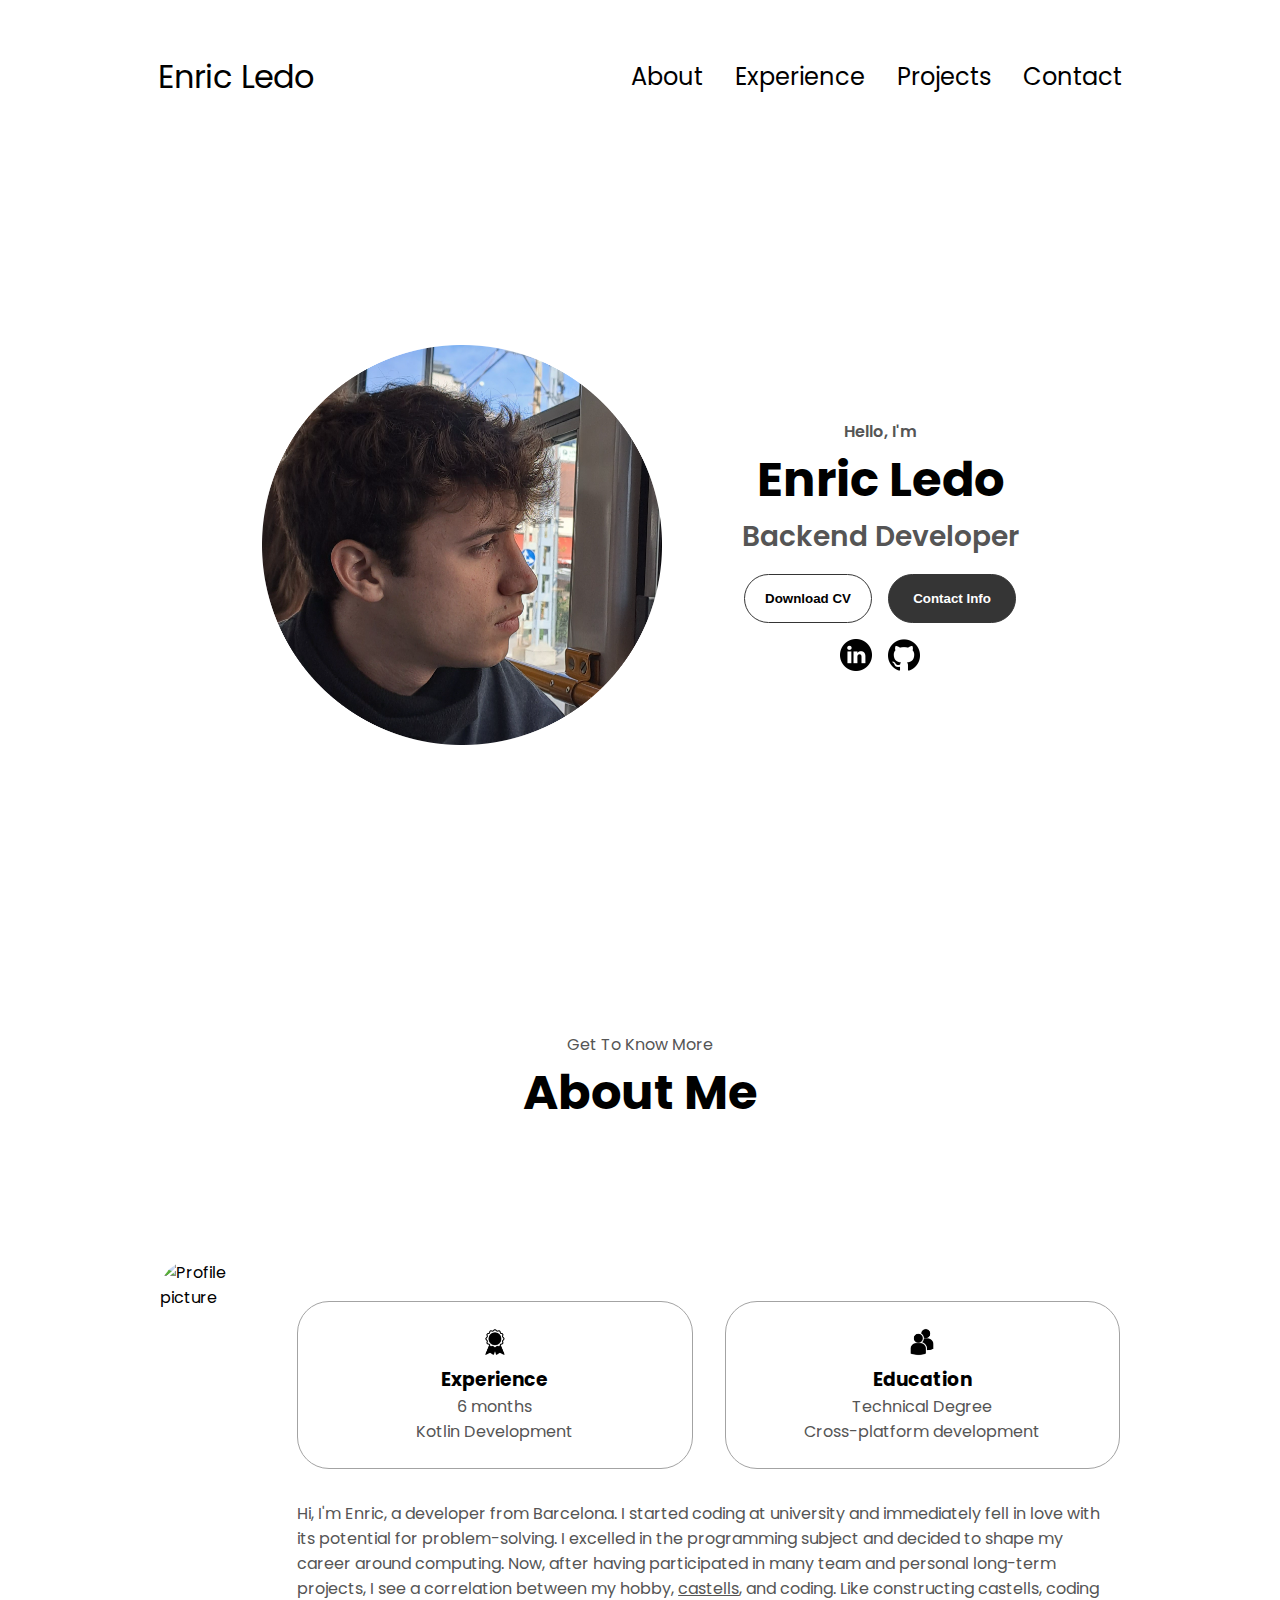
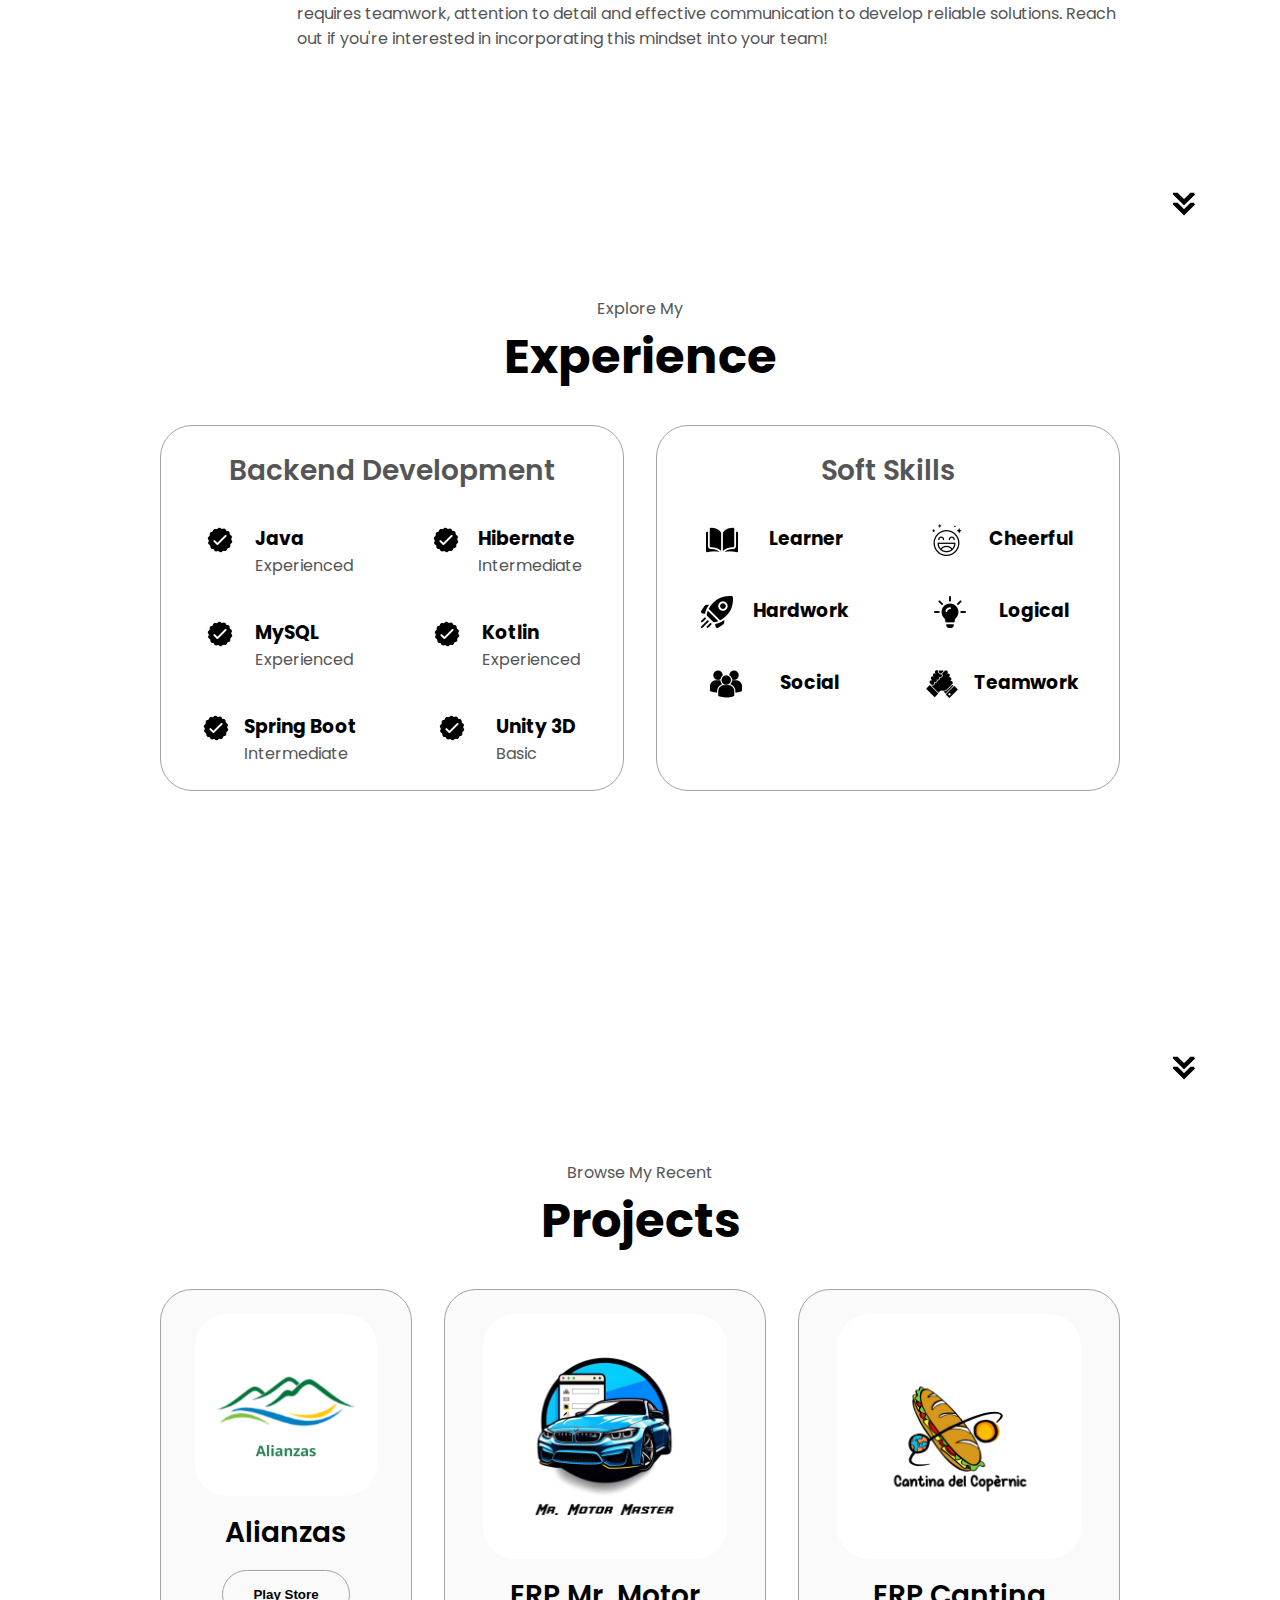
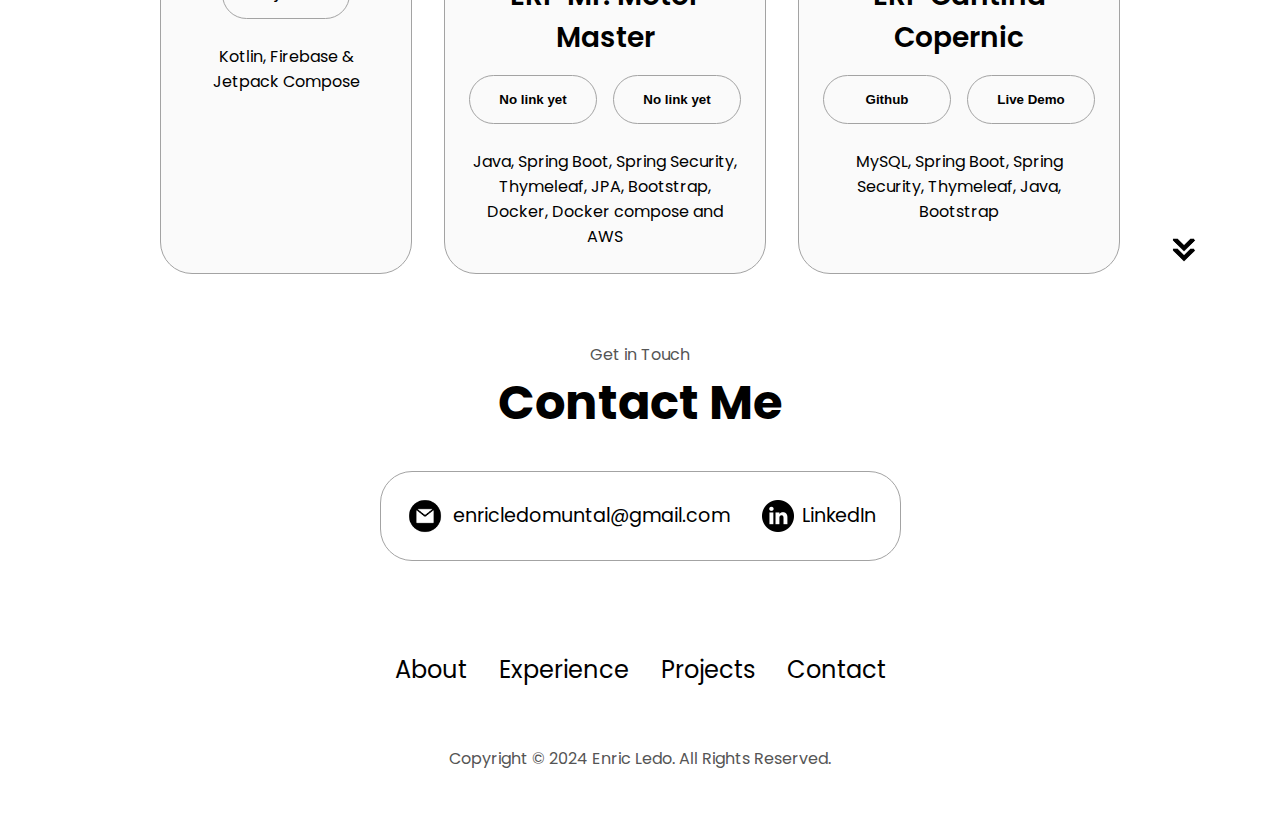
==== index.html @ ba5e0740 "Acabat pero falten projectes ben xulus" ====
<!DOCTYPE html>
<html lang="en">
  <head>
    <meta charset="UTF-8" />
    <meta http-equiv="X-UA-Compatible" content="IE=edge" />
    <meta name="viewport" content="width=device-width, initial-scale=1.0" />
    <title>My Portfolio</title>
    <link rel="stylesheet" href="style.css" />
    <link rel="stylesheet" href="mediaqueries.css" />
  </head>
  <body>
    <nav id="desktop-nav">
      <div class="logo">Enric Ledo</div>
      <div>
        <ul class="nav-links">
          <li><a href="#about">About</a></li>
          <li><a href="#experience">Experience</a></li>
          <li><a href="#projects">Projects</a></li>
          <li><a href="#contact">Contact</a></li>
        </ul> 
      </div>
    </nav>
    <nav id="hamburger-nav">
      <div class="logo">Enric Ledo</div>
      <div class="hamburger-menu">
        <div class="hamburger-icon" onclick="toggleMenu()">
          <span></span>
          <span></span>
          <span></span>
        </div>
        <div class="menu-links">
          <li><a href="#about" onclick="toggleMenu()">About</a></li>
          <li><a href="#experience" onclick="toggleMenu()">Experience</a></li>
          <li><a href="#projects" onclick="toggleMenu()">Projects</a></li>
          <li><a href="#contact" onclick="toggleMenu()">Contact</a></li>
        </div>
      </div>
    </nav>
    <section id="profile">
      <div class="section__pic-container">
        <img src="./assets/enric_ledo_profile-rounded.png" alt="Enric Ledo profile picture" />
      </div>
      <div class="section__text">
        <p class="section__text__p1">Hello, I'm</p>
        <h1 class="title">Enric Ledo</h1>
        <p class="section__text__p2">Backend Developer</p>
        <div class="btn-container">
          <button
            class="btn btn-color-2"
            onclick="window.open('./assets/resume-enric.pdf')"
          >
            Download CV
          </button>
          <button class="btn btn-color-1" onclick="location.href='./#contact'">
            Contact Info
          </button>
        </div>
        <div id="socials-container">
          <img
            src="./assets/linkedin.png"
            alt="My LinkedIn profile"
            class="icon"
            onclick="location.href='https://www.linkedin.com/in/enric-ledo-muntal-00b29a22b/'"
          />
          <img
            src="./assets/github.png"
            alt="My Github profile"
            class="icon"
            onclick="location.href='https://www.github.com/enricLedo'"
          />
        </div>
      </div>
    </section>
    <section id="about">
      <p class="section__text__p1">Get To Know More</p>
      <h1 class="title">About Me</h1>
      <div class="section-container">
        <div class="section__pic-container">
          <img
            src="./assets/castellers_profile_picture.jpg"
            alt="Profile picture"
            class="about-pic"
          />
        </div>
        <div class="about-details-container">
          <div class="about-containers">
            <div class="details-container">
              <img
                src="./assets/experience.png"
                alt="Experience icon"
                class="icon"
              />
              <h3>Experience</h3>
              <p>6 months<br />Kotlin Development</p>
            </div>
            <div class="details-container">
              <img
                src="./assets/education.png"
                alt="Education icon"
                class="icon"
              />
              <h3>Education</h3>
              <p>Technical Degree<br />Cross-platform development</p>
            </div>
          </div>
          <div class="text-container">
            <p>
              Hi, I'm Enric, a developer from Barcelona. I started coding at university and immediately fell in love with its potential for problem-solving. 
              I excelled in the programming subject and decided to shape my career around computing. Now, after having participated in many team and personal 
              long-term projects, I see a correlation between my hobby, <span style="text-decoration: underline; color: rgb(85, 85, 85);">
              <a href="https://en.wikipedia.org/wiki/Castell" style="color: rgb(85, 85, 85);">castells</a></span>, and coding. Like constructing castells, 
              coding requires teamwork, attention to detail and effective communication to develop reliable solutions. 
              Reach out if you're interested in incorporating this mindset into your team!
            </p>            
          </div>
        </div>
      </div>
      <img
        src="./assets/arrow.png"
        alt="Arrow icon"
        class="icon arrow"
        onclick="location.href='./#experience'"
      />
    </section>
    <section id="experience">
      <p class="section__text__p1">Explore My</p>
      <h1 class="title">Experience</h1>
      <div class="experience-details-container">
        <div class="about-containers">
          <div class="details-container">
            <h2 class="experience-sub-title">Backend Development</h2>
            <div class="article-container">
              <article>
                <img
                  src="./assets/checkmark.png"
                  alt="Experience icon"
                  class="icon"
                />
                <div>
                  <h3>Java</h3>
                  <p>Experienced</p>
                </div>
              </article>
              <article>
                <img
                  src="./assets/checkmark.png"
                  alt="Experience icon"
                  class="icon"
                />
                <div>
                  <h3>Hibernate</h3>
                  <p>Intermediate</p>
                </div>
              </article>
              <article>
                <img
                  src="./assets/checkmark.png"
                  alt="Experience icon"
                  class="icon"
                />
                <div>
                  <h3>MySQL</h3>
                  <p>Experienced</p>
                </div>
              </article>
              <article>
                <img
                  src="./assets/checkmark.png"
                  alt="Experience icon"
                  class="icon"
                />
                <div>
                  <h3>Kotlin</h3>
                  <p>Experienced</p>
                </div>
              </article>
              <article>
                <img
                  src="./assets/checkmark.png"
                  alt="Experience icon"
                  class="icon"
                />
                <div>
                  <h3>Spring Boot</h3>
                  <p>Intermediate</p>
                </div>
              </article>
              <article>
                <img
                  src="./assets/checkmark.png"
                  alt="Experience icon"
                  class="icon"
                />
                <div>
                  <h3>Unity 3D</h3>
                  <p>Basic</p>
                </div>
              </article>
            </div>
          </div>
          <div class="details-container">
            <h2 class="experience-sub-title">Soft Skills</h2>
            <div class="article-container">
              <article>
                <img
                  src="./assets/open-book.png"
                  alt="Experience icon"
                  class="icon"
                />
                <div>
                  <h3>Learner</h3>
                </div>
              </article>
              <article>
                <img
                  src="./assets/smiley.png"
                  alt="Experience icon"
                  class="icon"
                />
                <div>
                  <h3>Cheerful</h3>
                </div>
              </article>
              <article>
                <img
                  src="./assets/rocket.png"
                  alt="Experience icon"
                  class="icon"
                />
                <div>
                  <h3>Hardwork</h3>
                </div>
              </article>
              <article>
                <img
                  src="./assets/bulb.png"
                  alt="Experience icon"
                  class="icon"
                />
                <div>
                  <h3>Logical</h3>
                </div>
              </article>
              <article>
                <img
                  src="./assets/social.png"
                  alt="Experience icon"
                  class="icon"
                />
                <div>
                  <h3>Social</h3>
                </div>
              </article>
              <article>
                <img
                  src="./assets/teamwork.png"
                  alt="Experience icon"
                  class="icon"
                />
                <div>
                  <h3>Teamwork</h3>
                </div>
              </article>
            </div>
          </div>
        </div>
      </div>
      <img
        src="./assets/arrow.png"
        alt="Arrow icon"
        class="icon arrow"
        onclick="location.href='./#projects'"
      />
    </section>
    <section id="projects">
      <p class="section__text__p1">Browse My Recent</p>
      <h1 class="title">Projects</h1>
      <div class="experience-details-container">
        <div class="about-containers">
          <div class="details-container color-container">
            <div class="article-container">
              <img
                src="./assets/alianzas.png"
                alt="Project 1"
                class="project-img"
              />
            </div>
            <h2 class="experience-sub-title project-title">Alianzas</h2>
            <div class="btn-container">
              <button
                class="btn btn-color-2 project-btn"
                onclick="location.href='https://youtube.com/'"
              >
                Play Store
              </button>
            </div>
            <br><lu class="technologies-used">Kotlin, Firebase & Jetpack Compose</lu>
          </div>
          <div class="details-container color-container">
            <div class="article-container">
              <img
                src="./assets/mr_motor_master.png"
                alt="Project 2"
                class="project-img"
              />
            </div>
            <h2 class="experience-sub-title project-title">ERP Mr. Motor Master</h2>
            <div class="btn-container">
              <button
                class="btn btn-color-2 project-btn"
                onclick="location.href='https://github.com/enricledo'"
              >
                No link yet
              </button>
              <button
                class="btn btn-color-2 project-btn"
                onclick="location.href='https://github.com/enricledo'"
              >
                No link yet
              </button>
            </div>
            <br><lu class="technologies-used">Java, Spring Boot, Spring Security, Thymeleaf, JPA, Bootstrap, Docker, Docker compose and AWS</lu>
          </div>
          <div class="details-container color-container">
            <div class="article-container">
              <img
                src="./assets/cantina_copernic.png"
                alt="Project 3"
                class="project-img"
              />
            </div>
            <h2 class="experience-sub-title project-title">ERP Cantina Copernic</h2>
            <div class="btn-container">
              <button
                class="btn btn-color-2 project-btn"
                onclick="location.href='https://github.com/EnricLedo/Java_Spring_Boot_ERP_Cantina'"
              >
                Github
              </button>
              <button
                class="btn btn-color-2 project-btn"
                onclick="location.href='https://www.youtube.com/watch?v=uLGS8K840Bw&t=2s'"
              >
                Live Demo
              </button>
            </div>
            <br><lu class="technologies-used">MySQL, Spring Boot, Spring Security, Thymeleaf, Java, Bootstrap</lu>
          </div>
        </div>
      </div>
      <img
        src="./assets/arrow.png"
        alt="Arrow icon"
        class="icon arrow"
        onclick="location.href='./#contact'"
      />
    </section>
    <section id="contact">
      <p class="section__text__p1">Get in Touch</p>
      <h1 class="title">Contact Me</h1>
      <div class="contact-info-upper-container">
        <div class="contact-info-container">
          <img
            src="./assets/email.png"
            alt="Email icon"
            class="icon contact-icon email-icon"
          />
          <p><a href="mailto:examplemail@gmail.com">enricledomuntal@gmail.com</a></p>
        </div>
        <div class="contact-info-container">
          <img
            src="./assets/linkedin.png"
            alt="LinkedIn icon"
            class="icon contact-icon"
          />
          <p><a href="https://www.linkedin.com/in/enric-ledo-muntal-00b29a22b/">LinkedIn</a></p>
        </div>
      </div>
    </section>
    <footer>
      <nav>
        <div class="nav-links-container">
          <ul class="nav-links">
            <li><a href="#about">About</a></li>
            <li><a href="#experience">Experience</a></li>
            <li><a href="#projects">Projects</a></li>
            <li><a href="#contact">Contact</a></li>
          </ul>
        </div>
      </nav>
      <p>Copyright &#169; 2024 Enric Ledo. All Rights Reserved.</p>
    </footer>
    <script src="script.js"></script>
  </body>
</html>
---- style.css ----
/* GENERAL */

@import url("https://fonts.googleapis.com/css2?family=Poppins:wght@300;400;500;600&display=swap");

* {
  margin: 0;
  padding: 0;
}

body {
  font-family: "Poppins", sans-serif;
}

html {
  scroll-behavior: smooth;
}

p {
  color: rgb(85, 85, 85);
}

/* TRANSITION */

a,
.btn {
  transition: all 300ms ease;
}

/* DESKTOP NAV */

nav,
.nav-links {
  display: flex;
}

nav {
  justify-content: space-around;
  align-items: center;
  height: 17vh;
}

.nav-links {
  gap: 2rem;
  list-style: none;
  font-size: 1.5rem;
}

a {
  color: black;
  text-decoration: none;
  text-decoration-color: white;
}

a:hover {
  color: grey;
  text-decoration: underline;
  text-underline-offset: 1rem;
  text-decoration-color: rgb(181, 181, 181);
}

.logo {
  font-size: 2rem;
}

.logo:hover {
  cursor: default;
}

/* HAMBURGER MENU */

#hamburger-nav {
  display: none;
}

.hamburger-menu {
  position: relative;
  display: inline-block;
}

.hamburger-icon {
  display: flex;
  flex-direction: column;
  justify-content: space-between;
  height: 24px;
  width: 30px;
  cursor: pointer;
}

.hamburger-icon span {
  width: 100%;
  height: 2px;
  background-color: black;
  transition: all 0.3 ease-in-out;
}

.menu-links {
  position: absolute;
  top: 100%;
  right: 0;
  background-color: white;
  width: fit-content;
  max-height: 0;
  overflow: hidden;
  transition: all 0.3 ease-in-out;
}

.menu-links a {
  display: block;
  padding: 10px;
  text-align: center;
  font-size: 1.5rem;
  color: black;
  text-decoration: none;
  transition: all 0.3 ease-in-out;
}

.menu-links li {
  list-style: none;
}

.menu-links.open {
  max-height: 300px;
}

.hamburger-icon.open span:first-child {
  transform: rotate(45deg) translate(10px, 5px);
}

.hamburger-icon.open span:nth-child(2) {
  opacity: 0;
}

.hamburger-icon.open span:last-child {
  transform: rotate(-45deg) translate(10px, -5px);
}

.hamburger-icon span:first-child {
  transform: none;
}

.hamburger-icon span:first-child {
  opacity: 1;
}

.hamburger-icon span:first-child {
  transform: none;
}

/* SECTIONS */

section {
  padding-top: 4vh;
  height: 96vh;
  margin: 0 10rem;
  box-sizing: border-box;
  min-height: fit-content;
}

.section-container {
  display: flex;
}

/* PROFILE SECTION */

#profile {
  display: flex;
  justify-content: center;
  gap: 5rem;
  height: 80vh;
}

.section__pic-container {
  display: flex;
  height: 400px;
  width: 400px;
  margin: auto 0;
}

.section__text {
  align-self: center;
  text-align: center;
}

.section__text p {
  font-weight: 600;
}

.section__text__p1 {
  text-align: center;
}

.section__text__p2 {
  font-size: 1.75rem;
  margin-bottom: 1rem;
}

.title {
  font-size: 3rem;
  text-align: center;
}

#socials-container {
  display: flex;
  justify-content: center;
  margin-top: 1rem;
  gap: 1rem;
}

/* ICONS */

.icon {
  cursor: pointer;
  height: 2rem;
}

/* BUTTONS */

.btn-container {
  display: flex;
  justify-content: center;
  gap: 1rem;
}

.btn {
  font-weight: 600;
  transition: all 300ms ease;
  padding: 1rem;
  width: 8rem;
  border-radius: 2rem;
}

.btn-color-1,
.btn-color-2 {
  border: rgb(53, 53, 53) 0.1rem solid;
}

.btn-color-1:hover,
.btn-color-2:hover {
  cursor: pointer;
}

.btn-color-1,
.btn-color-2:hover {
  background: rgb(53, 53, 53);
  color: white;
}

.btn-color-1:hover {
  background: rgb(0, 0, 0);
}

.btn-color-2 {
  background: none;
}

.btn-color-2:hover {
  border: rgb(255, 255, 255) 0.1rem solid;
}

.btn-container {
  gap: 1rem;
}

/* ABOUT SECTION */

#about {
  position: relative;
}

.about-containers {
  gap: 2rem;
  margin-bottom: 2rem;
  margin-top: 2rem;
}

.about-details-container {
  justify-content: center;
  flex-direction: column;
}

.about-containers,
.about-details-container {
  display: flex;
}

.about-pic {
  border-radius: 2rem;
}

.arrow {
  position: absolute;
  right: -5rem;
  bottom: 2.5rem;
}

.details-container {
  padding: 1.5rem;
  flex: 1;
  background: white;
  border-radius: 2rem;
  border: rgb(53, 53, 53) 0.1rem solid;
  border-color: rgb(163, 163, 163);
  text-align: center;
}

.section-container {
  gap: 4rem;
  height: 80%;
}

.section__pic-container {
  height: 400px;
  width: 400px;
  margin: auto 0;
}

/* EXPERIENCE SECTION */

#experience {
  position: relative;
}

.experience-sub-title {
  color: rgb(85, 85, 85);
  font-weight: 600;
  font-size: 1.75rem;
  margin-bottom: 2rem;
}

.experience-details-container {
  display: flex;
  justify-content: center;
  flex-direction: column;
}

.article-container {
  display: flex;
  text-align: initial;
  flex-wrap: wrap;
  flex-direction: row;
  gap: 2.5rem;
  justify-content: space-around;
}

article {
  display: flex;
  width: 10rem;
  justify-content: space-around;
  gap: 0.5rem;
}

article .icon {
  cursor: default;
}

/* PROJECTS SECTION */

#projects {
  position: relative;
}

.color-container {
  border-color: rgb(163, 163, 163);
  background: rgb(250, 250, 250);
}

.project-img {
  border-radius: 2rem;
  width: 90%;
  height: 90%;
}

.project-title {
  margin: 1rem;
  color: black;
}

.project-btn {
  color: black;
  border-color: rgb(163, 163, 163);
}

/* CONTACT */

#contact {
  display: flex;
  justify-content: center;
  flex-direction: column;
  height: 70vh;
}

.contact-info-upper-container {
  display: flex;
  justify-content: center;
  border-radius: 2rem;
  border: rgb(53, 53, 53) 0.1rem solid;
  border-color: rgb(163, 163, 163);
  background: (250, 250, 250);
  margin: 2rem auto;
  padding: 0.5rem;
}

.contact-info-container {
  display: flex;
  align-items: center;
  justify-content: center;
  gap: 0.5rem;
  margin: 1rem;
}

.contact-info-container p {
  font-size: larger;
}

.contact-icon {
  cursor: default;
}

.email-icon {
  height: 2.5rem;
}

/* FOOTER SECTION */

footer {
  height: 26vh;
  margin: 0 1rem;
}

footer p {
  text-align: center;
}
---- mediaqueries.css ----
@media screen and (max-width: 1400px) {
    #profile {
      height: 83vh;
      margin-bottom: 6rem;
    }
    .about-containers {
      flex-wrap: wrap;
    }
    #contact,
    #projects {
      height: fit-content;
    }
  }
  
  @media screen and (max-width: 1200px) {
    #desktop-nav {
      display: none;
    }
    #hamburger-nav {
      display: flex;
    }
    #experience,
    .experience-details-container {
      margin-top: 2rem;
    }
    #profile,
    .section-container {
      display: block;
    }
    .arrow {
      display: none;
    }
    section,
    .section-container {
      height: fit-content;
    }
    section {
      margin: 0 5%;
    }
    .section__pic-container {
      width: 275px;
      height: 275px;
      margin: 0 auto 2rem;
    }
    .about-containers {
      margin-top: 0;
    }
  }
  
  @media screen and (max-width: 600px) {
    #contact,
    footer {
      height: 40vh;
    }
    #profile {
      height: 83vh;
      margin-bottom: 0;
    }
    article {
      font-size: 1rem;
    }
    footer nav {
      height: fit-content;
      margin-bottom: 2rem;
    }
    .about-containers,
    .contact-info-upper-container,
    .btn-container {
      flex-wrap: wrap;
    }
    .contact-info-container {
      margin: 0;
    }
    .contact-info-container p,
    .nav-links li a {
      font-size: 1rem;
    }
    .experience-sub-title {
      font-size: 1.25rem;
    }
    .logo {
      font-size: 1.5rem;
    }
    .nav-links {
      flex-direction: column;
      gap: 0.5rem;
      text-align: center;
    }
    .section__pic-container {
      width: auto;
      height: 46vw;
      justify-content: center;
    }
    .section__text__p2 {
      font-size: 1.25rem;
    }
    .title {
      font-size: 2rem;
    }
    .text-container {
      text-align: justify;
    }
  }
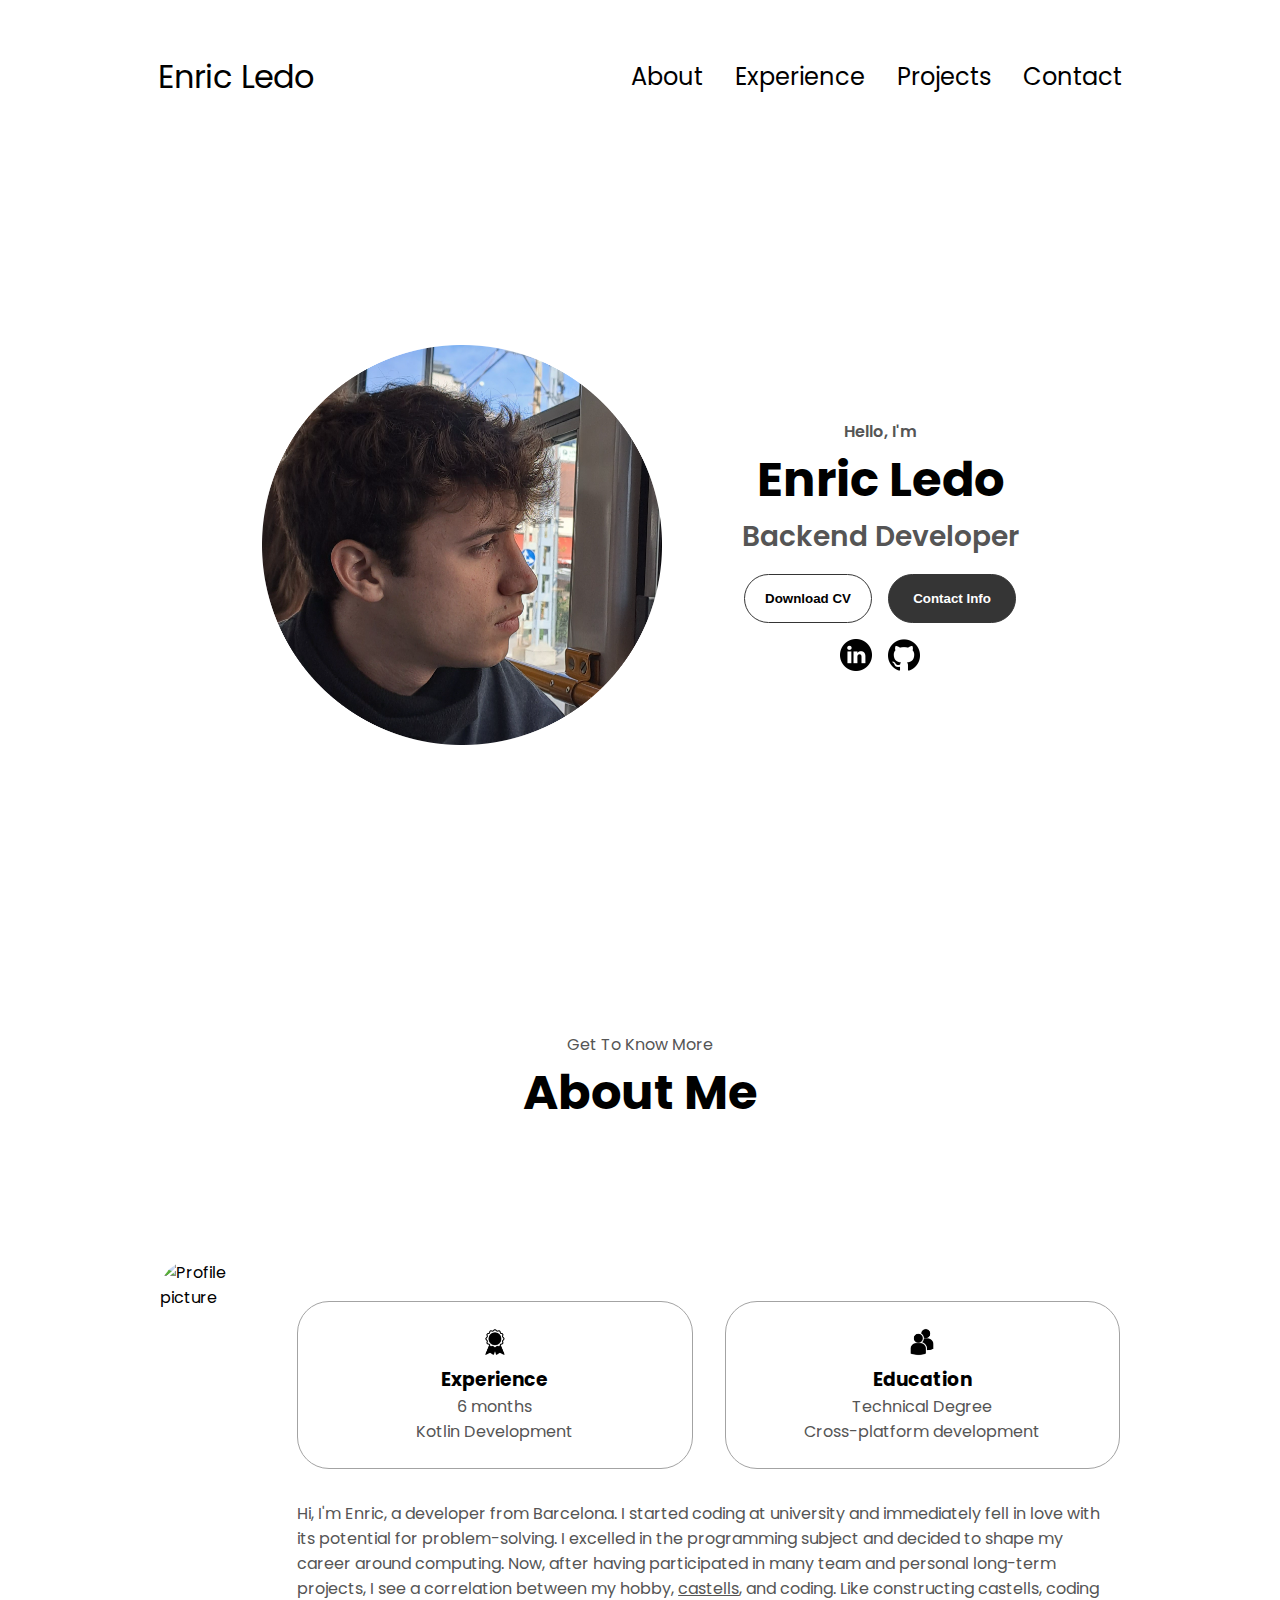
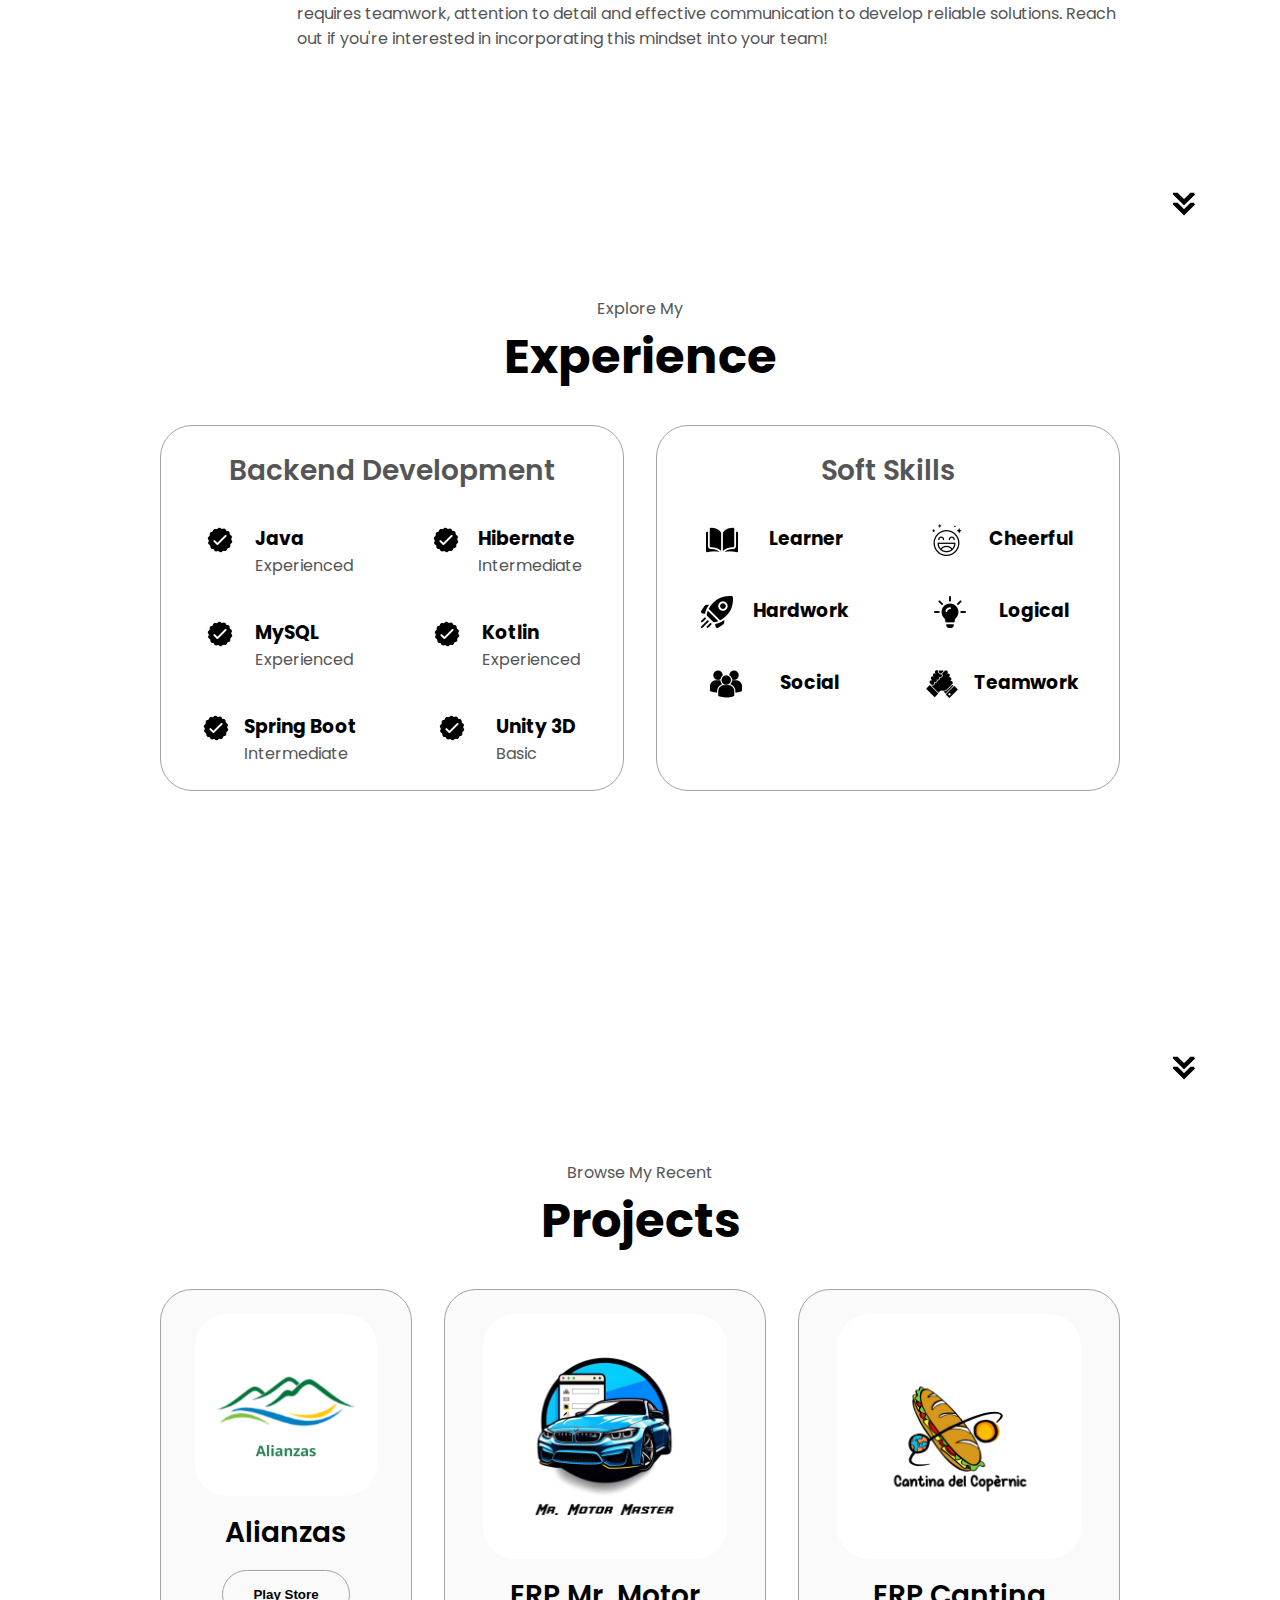
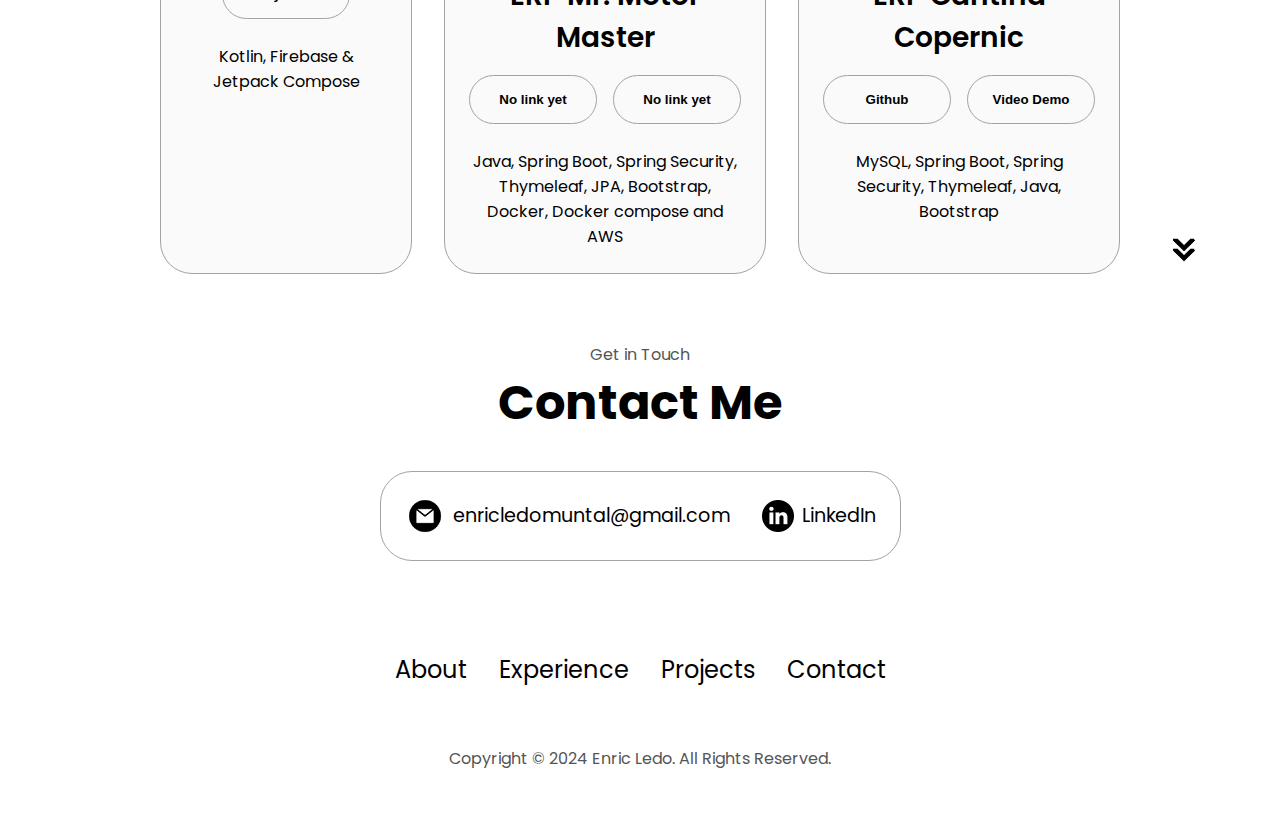
==== commit 1a68c87d: "mini change" ====
--- a/index.html
+++ b/index.html
@@ -4,7 +4,8 @@
     <meta charset="UTF-8" />
     <meta http-equiv="X-UA-Compatible" content="IE=edge" />
     <meta name="viewport" content="width=device-width, initial-scale=1.0" />
-    <title>My Portfolio</title>
+    <title>Enric Ledo - Developer</title>
+    <link rel="icon" href="assets/logoEL.png" type="image/png">
     <link rel="stylesheet" href="style.css" />
     <link rel="stylesheet" href="mediaqueries.css" />
   </head>
@@ -289,7 +290,7 @@
             <div class="btn-container">
               <button
                 class="btn btn-color-2 project-btn"
-                onclick="location.href='https://youtube.com/'"
+                onclick="location.href='https://play.google.com/store/apps/details?id=cat.copernic.alianzas'"
               >
                 Play Store
               </button>
@@ -341,7 +342,7 @@
                 class="btn btn-color-2 project-btn"
                 onclick="location.href='https://www.youtube.com/watch?v=uLGS8K840Bw&t=2s'"
               >
-                Live Demo
+                Video Demo
               </button>
             </div>
             <br><lu class="technologies-used">MySQL, Spring Boot, Spring Security, Thymeleaf, Java, Bootstrap</lu>
--- a/mediaqueries.css
+++ b/mediaqueries.css
@@ -1,103 +1,103 @@
 @media screen and (max-width: 1400px) {
-    #profile {
-      height: 83vh;
-      margin-bottom: 6rem;
-    }
-    .about-containers {
-      flex-wrap: wrap;
-    }
-    #contact,
-    #projects {
-      height: fit-content;
-    }
+  #profile {
+    height: 83vh;
+    margin-bottom: 6rem;
   }
-  
-  @media screen and (max-width: 1200px) {
-    #desktop-nav {
-      display: none;
-    }
-    #hamburger-nav {
-      display: flex;
-    }
-    #experience,
-    .experience-details-container {
-      margin-top: 2rem;
-    }
-    #profile,
-    .section-container {
-      display: block;
-    }
-    .arrow {
-      display: none;
-    }
-    section,
-    .section-container {
-      height: fit-content;
-    }
-    section {
-      margin: 0 5%;
-    }
-    .section__pic-container {
-      width: 275px;
-      height: 275px;
-      margin: 0 auto 2rem;
-    }
-    .about-containers {
-      margin-top: 0;
-    }
+  .about-containers {
+    flex-wrap: wrap;
   }
-  
-  @media screen and (max-width: 600px) {
-    #contact,
-    footer {
-      height: 40vh;
-    }
-    #profile {
-      height: 83vh;
-      margin-bottom: 0;
-    }
-    article {
-      font-size: 1rem;
-    }
-    footer nav {
-      height: fit-content;
-      margin-bottom: 2rem;
-    }
-    .about-containers,
-    .contact-info-upper-container,
-    .btn-container {
-      flex-wrap: wrap;
-    }
-    .contact-info-container {
-      margin: 0;
-    }
-    .contact-info-container p,
-    .nav-links li a {
-      font-size: 1rem;
-    }
-    .experience-sub-title {
-      font-size: 1.25rem;
-    }
-    .logo {
-      font-size: 1.5rem;
-    }
-    .nav-links {
-      flex-direction: column;
-      gap: 0.5rem;
-      text-align: center;
-    }
-    .section__pic-container {
-      width: auto;
-      height: 46vw;
-      justify-content: center;
-    }
-    .section__text__p2 {
-      font-size: 1.25rem;
-    }
-    .title {
-      font-size: 2rem;
-    }
-    .text-container {
-      text-align: justify;
-    }
-  }+  #contact,
+  #projects {
+    height: fit-content;
+  }
+}
+
+@media screen and (max-width: 1200px) {
+  #desktop-nav {
+    display: none;
+  }
+  #hamburger-nav {
+    display: flex;
+  }
+  #experience,
+  .experience-details-container {
+    margin-top: 2rem;
+  }
+  #profile,
+  .section-container {
+    display: block;
+  }
+  .arrow {
+    display: none;
+  }
+  section,
+  .section-container {
+    height: fit-content;
+  }
+  section {
+    margin: 0 5%;
+  }
+  .section__pic-container {
+    width: 275px;
+    height: 275px;
+    margin: 0 auto 2rem;
+  }
+  .about-containers {
+    margin-top: 0;
+  }
+}
+
+@media screen and (max-width: 600px) {
+  #contact,
+  footer {
+    height: 40vh;
+  }
+  #profile {
+    height: 83vh;
+    margin-bottom: 0;
+  }
+  article {
+    font-size: 1rem;
+  }
+  footer nav {
+    height: fit-content;
+    margin-bottom: 2rem;
+  }
+  .about-containers,
+  .contact-info-upper-container,
+  .btn-container {
+    flex-wrap: wrap;
+  }
+  .contact-info-container {
+    margin: 0;
+  }
+  .contact-info-container p,
+  .nav-links li a {
+    font-size: 1rem;
+  }
+  .experience-sub-title {
+    font-size: 1.25rem;
+  }
+  .logo {
+    font-size: 1.5rem;
+  }
+  .nav-links {
+    flex-direction: column;
+    gap: 0.5rem;
+    text-align: center;
+  }
+  .section__pic-container {
+    width: auto;
+    height: 46vw;
+    justify-content: center;
+  }
+  .section__text__p2 {
+    font-size: 1.25rem;
+  }
+  .title {
+    font-size: 2rem;
+  }
+  .text-container {
+    text-align: justify;
+  }
+}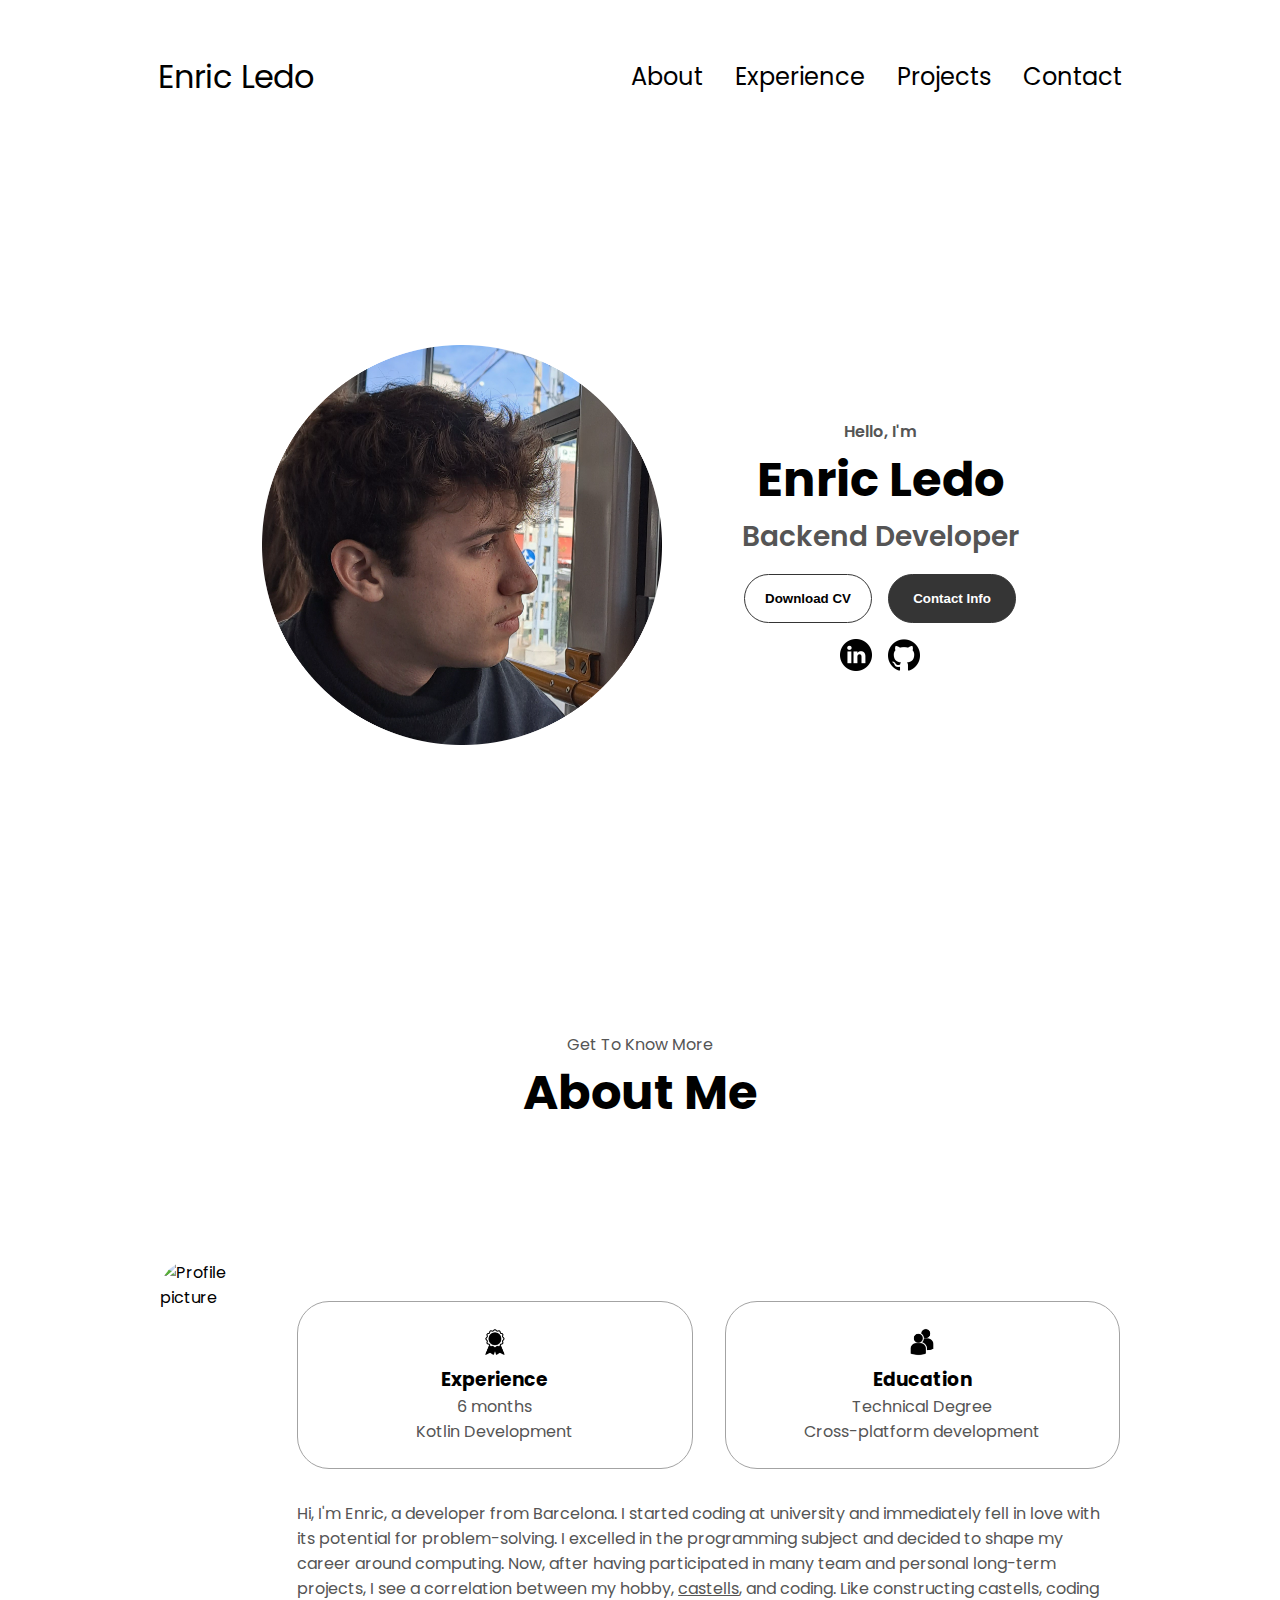
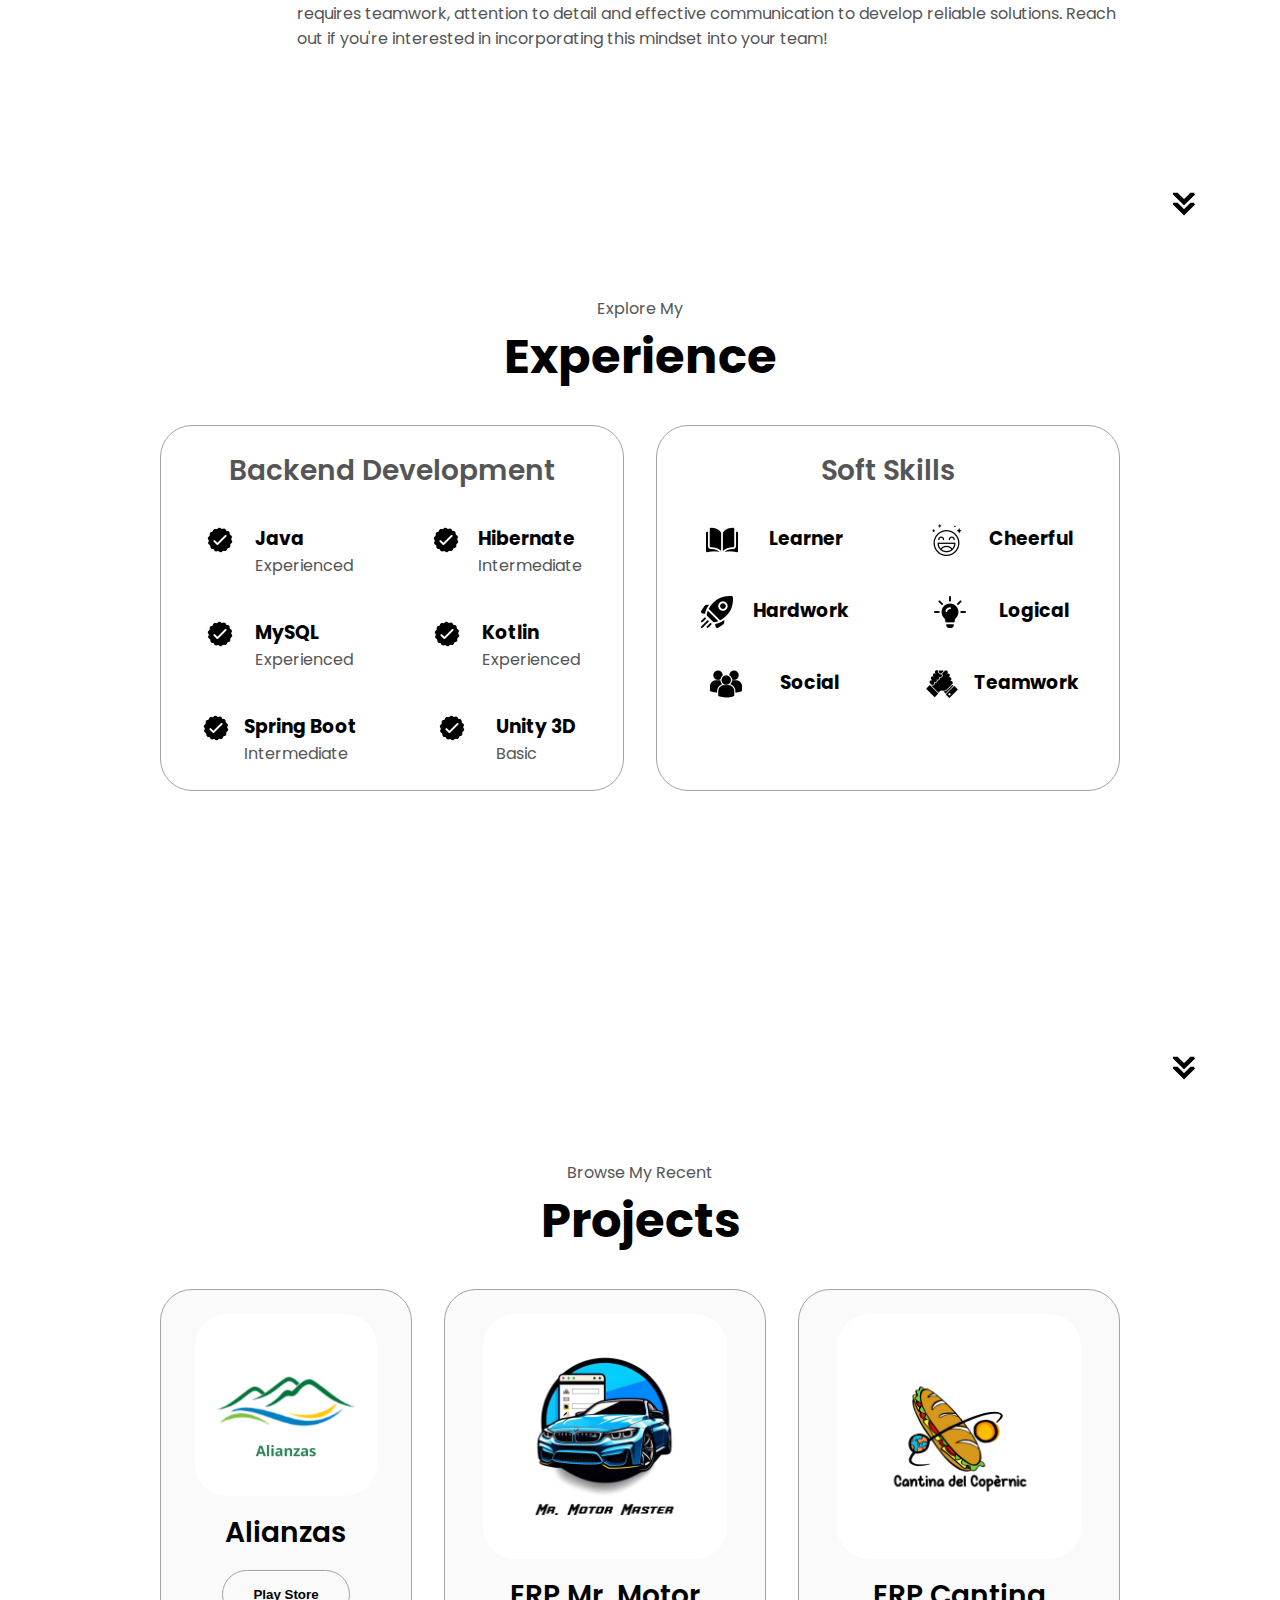
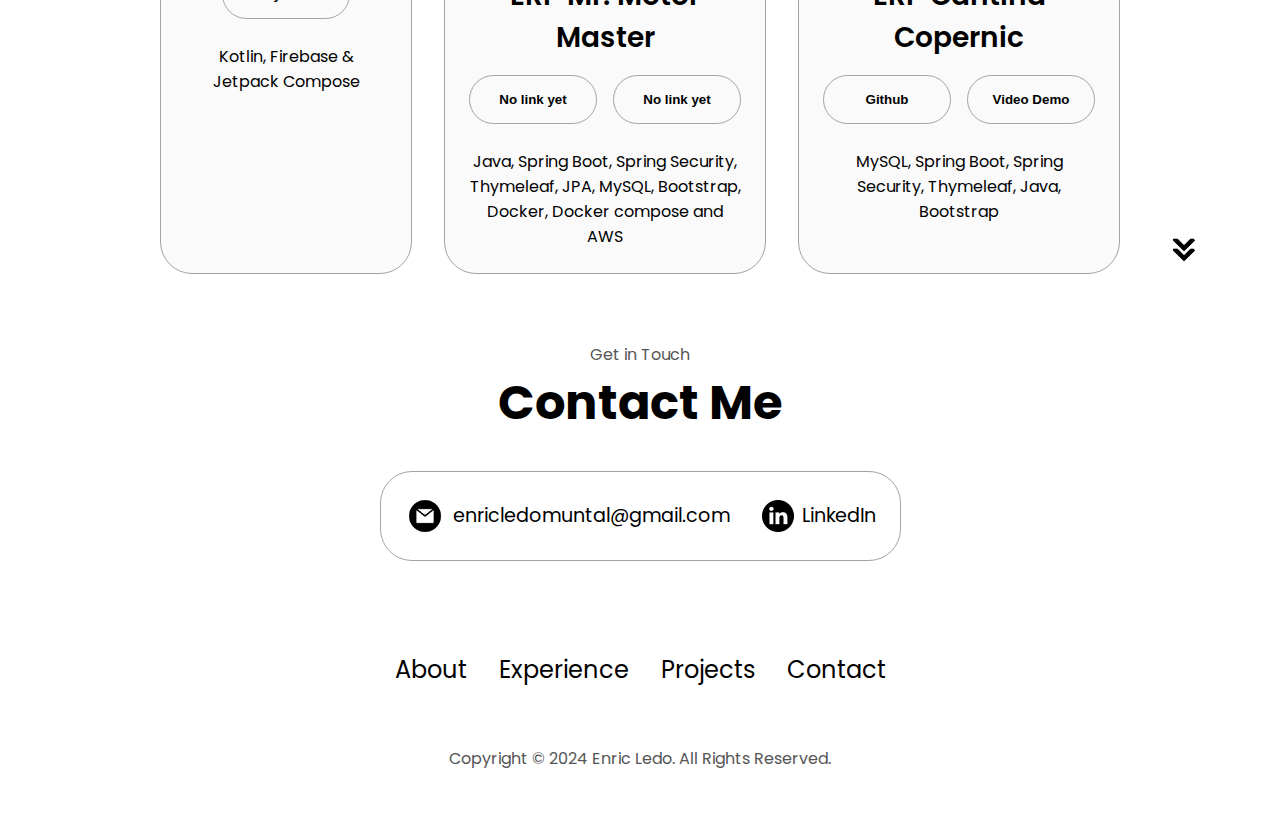
==== commit 04ef1217: "Hamburger fixed" ====
--- a/index.html
+++ b/index.html
@@ -320,7 +320,7 @@
                 No link yet
               </button>
             </div>
-            <br><lu class="technologies-used">Java, Spring Boot, Spring Security, Thymeleaf, JPA, Bootstrap, Docker, Docker compose and AWS</lu>
+            <br><lu class="technologies-used">Java, Spring Boot, Spring Security, Thymeleaf, JPA, MySQL, Bootstrap, Docker, Docker compose and AWS</lu>
           </div>
           <div class="details-container color-container">
             <div class="article-container">
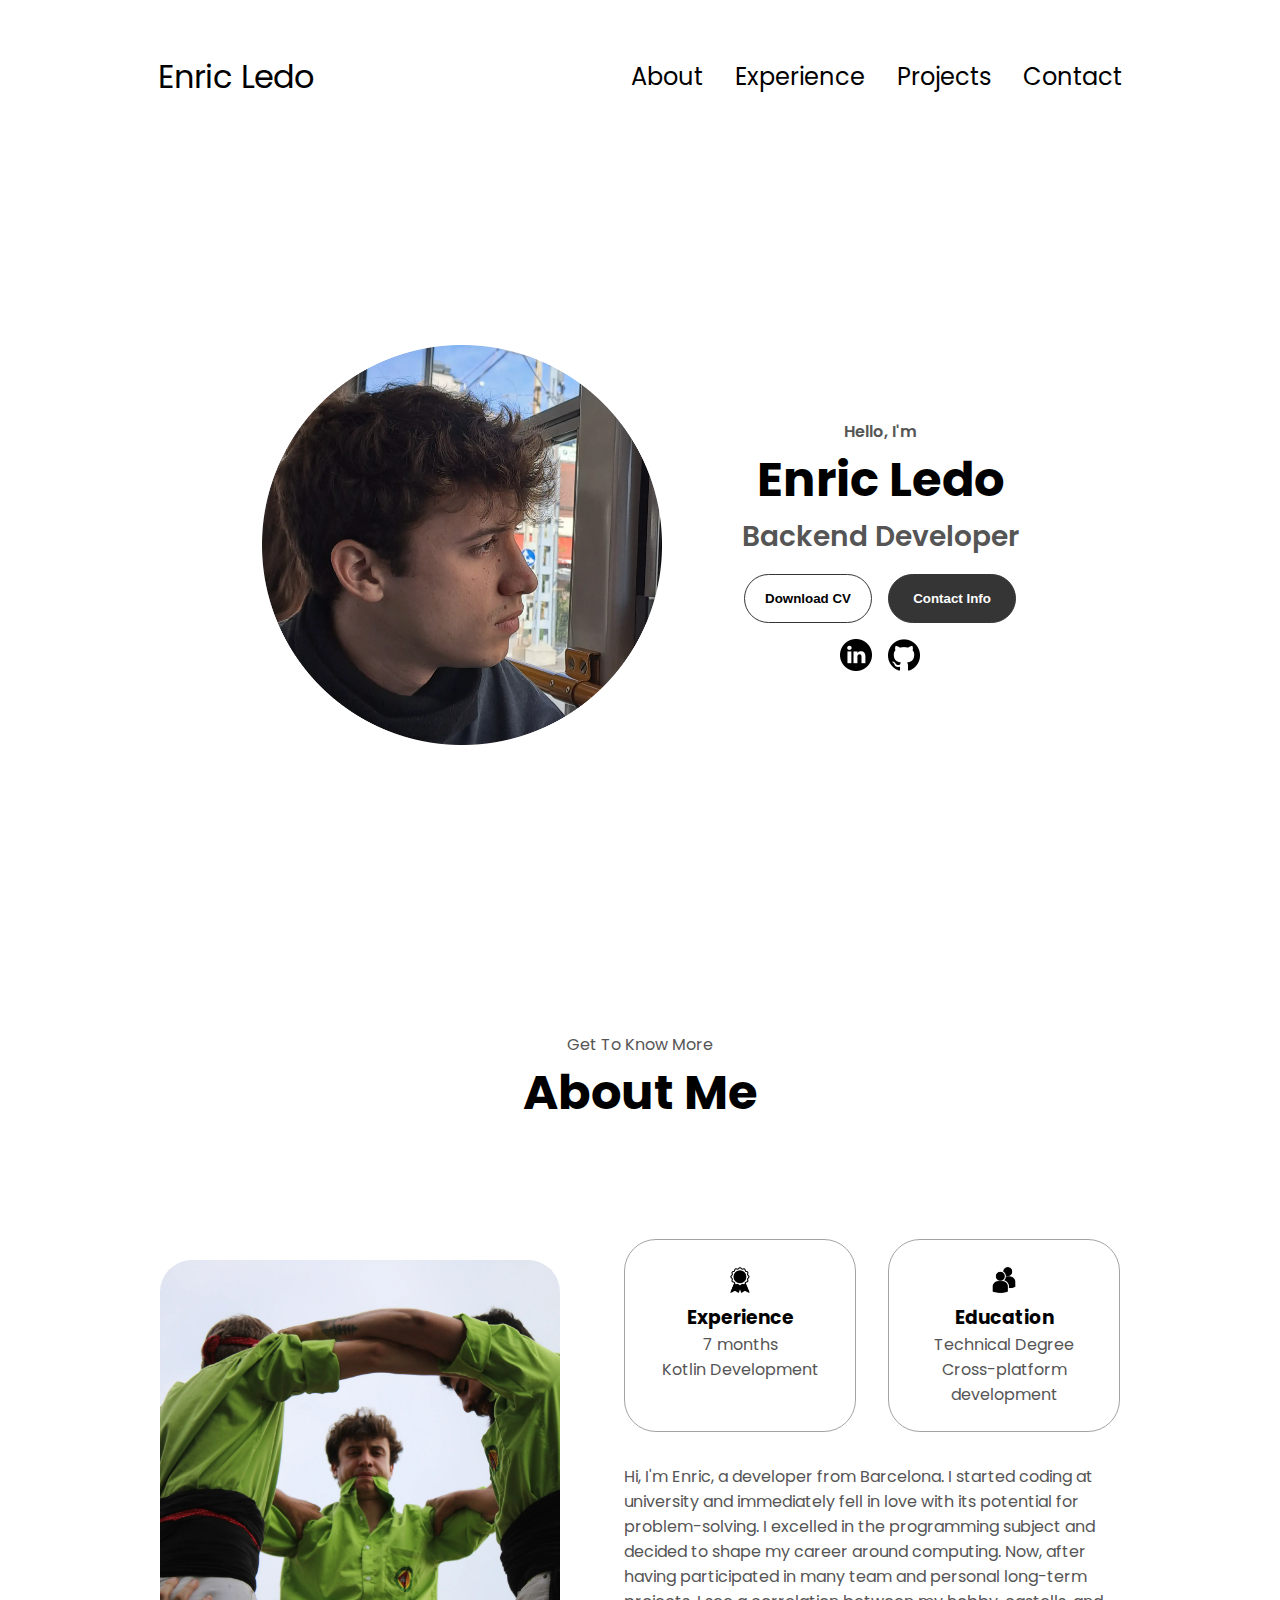
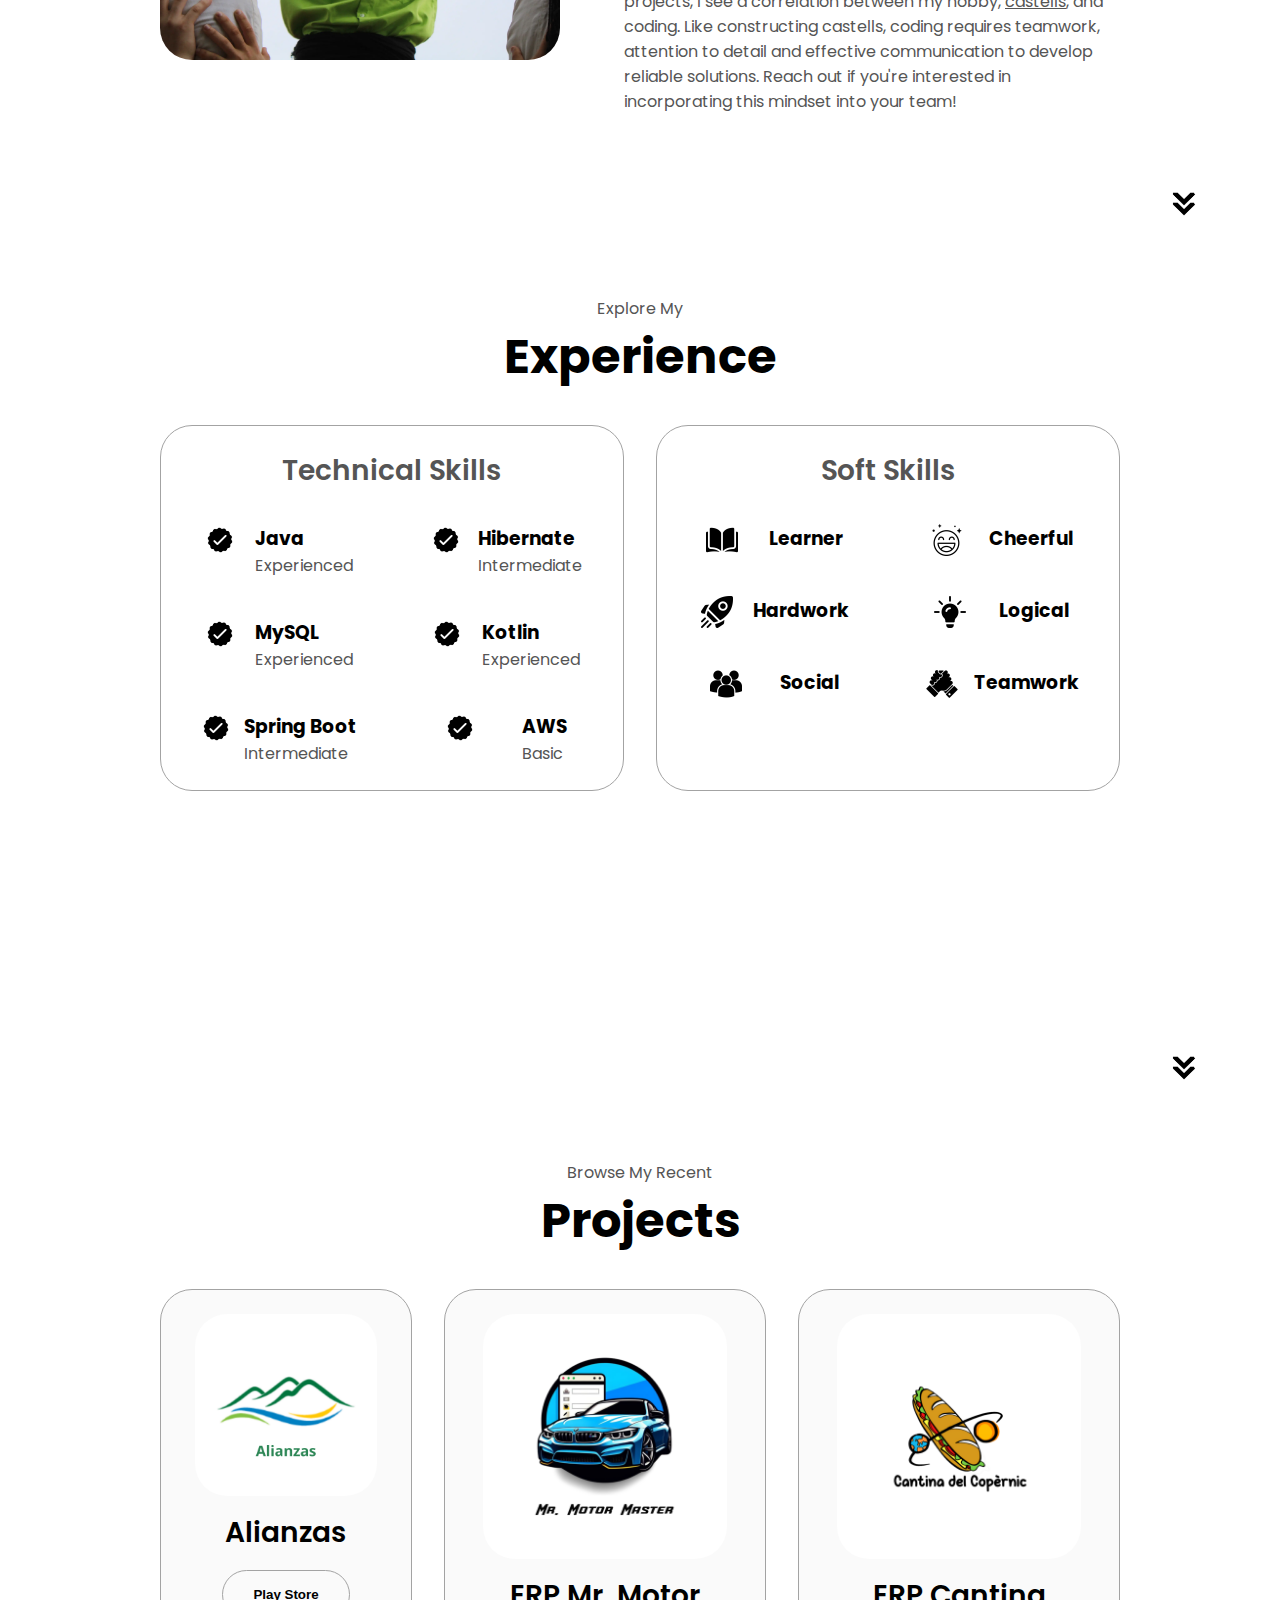
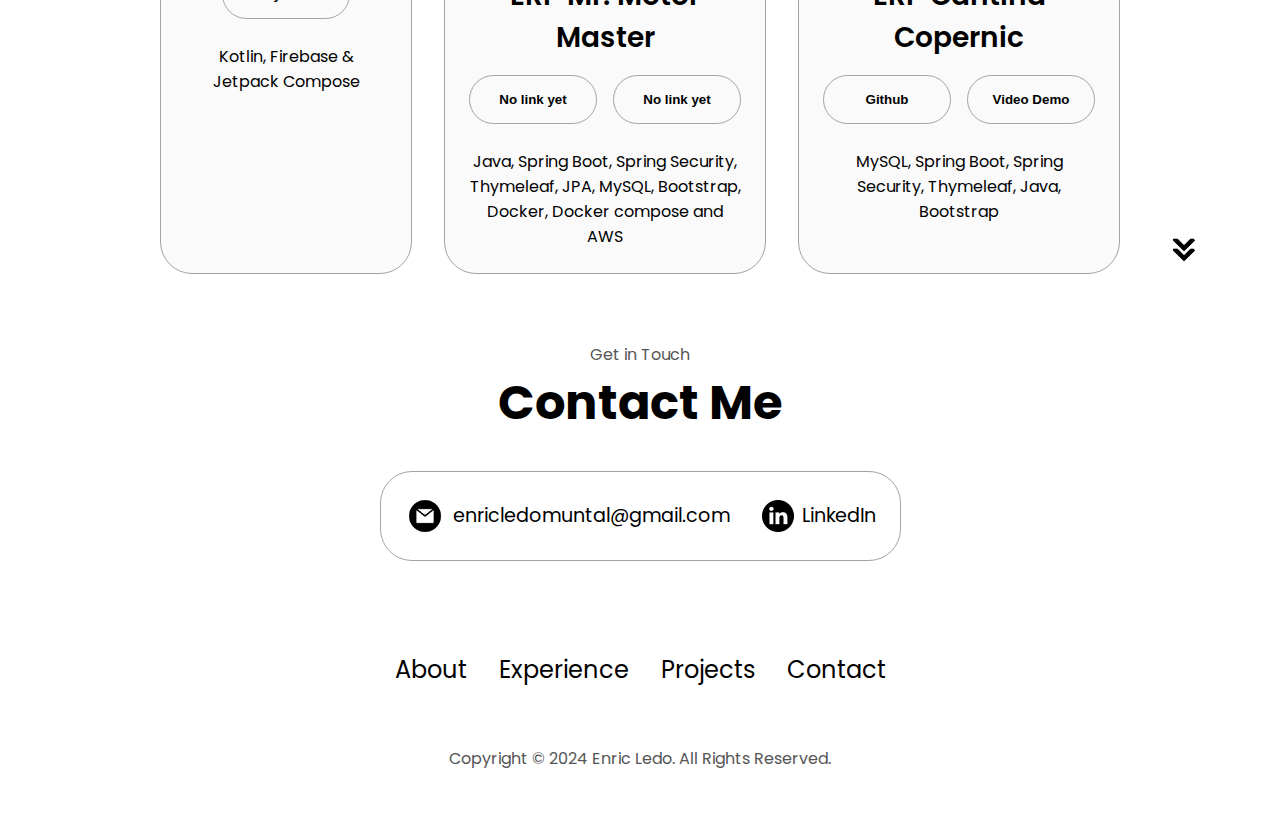
==== commit 402c75ef: "Images to WEBP instead of JPG" ====
--- a/index.html
+++ b/index.html
@@ -39,7 +39,7 @@
     </nav>
     <section id="profile">
       <div class="section__pic-container">
-        <img src="./assets/enric_ledo_profile-rounded.png" alt="Enric Ledo profile picture" />
+        <img src="./assets/enric_ledo_profile-rounded.webp" alt="Enric Ledo profile picture" />
       </div>
       <div class="section__text">
         <p class="section__text__p1">Hello, I'm</p>
@@ -78,7 +78,7 @@
       <div class="section-container">
         <div class="section__pic-container">
           <img
-            src="./assets/castellers_profile_picture.jpg"
+            src="./assets/castellers_profile_picture.webp"
             alt="Profile picture"
             class="about-pic"
           />
@@ -92,7 +92,7 @@
                 class="icon"
               />
               <h3>Experience</h3>
-              <p>6 months<br />Kotlin Development</p>
+              <p>7 months<br />Kotlin Development</p>
             </div>
             <div class="details-container">
               <img
@@ -129,7 +129,7 @@
       <div class="experience-details-container">
         <div class="about-containers">
           <div class="details-container">
-            <h2 class="experience-sub-title">Backend Development</h2>
+            <h2 class="experience-sub-title">Technical Skills</h2>
             <div class="article-container">
               <article>
                 <img
@@ -193,7 +193,7 @@
                   class="icon"
                 />
                 <div>
-                  <h3>Unity 3D</h3>
+                  <h3>AWS</h3>
                   <p>Basic</p>
                 </div>
               </article>
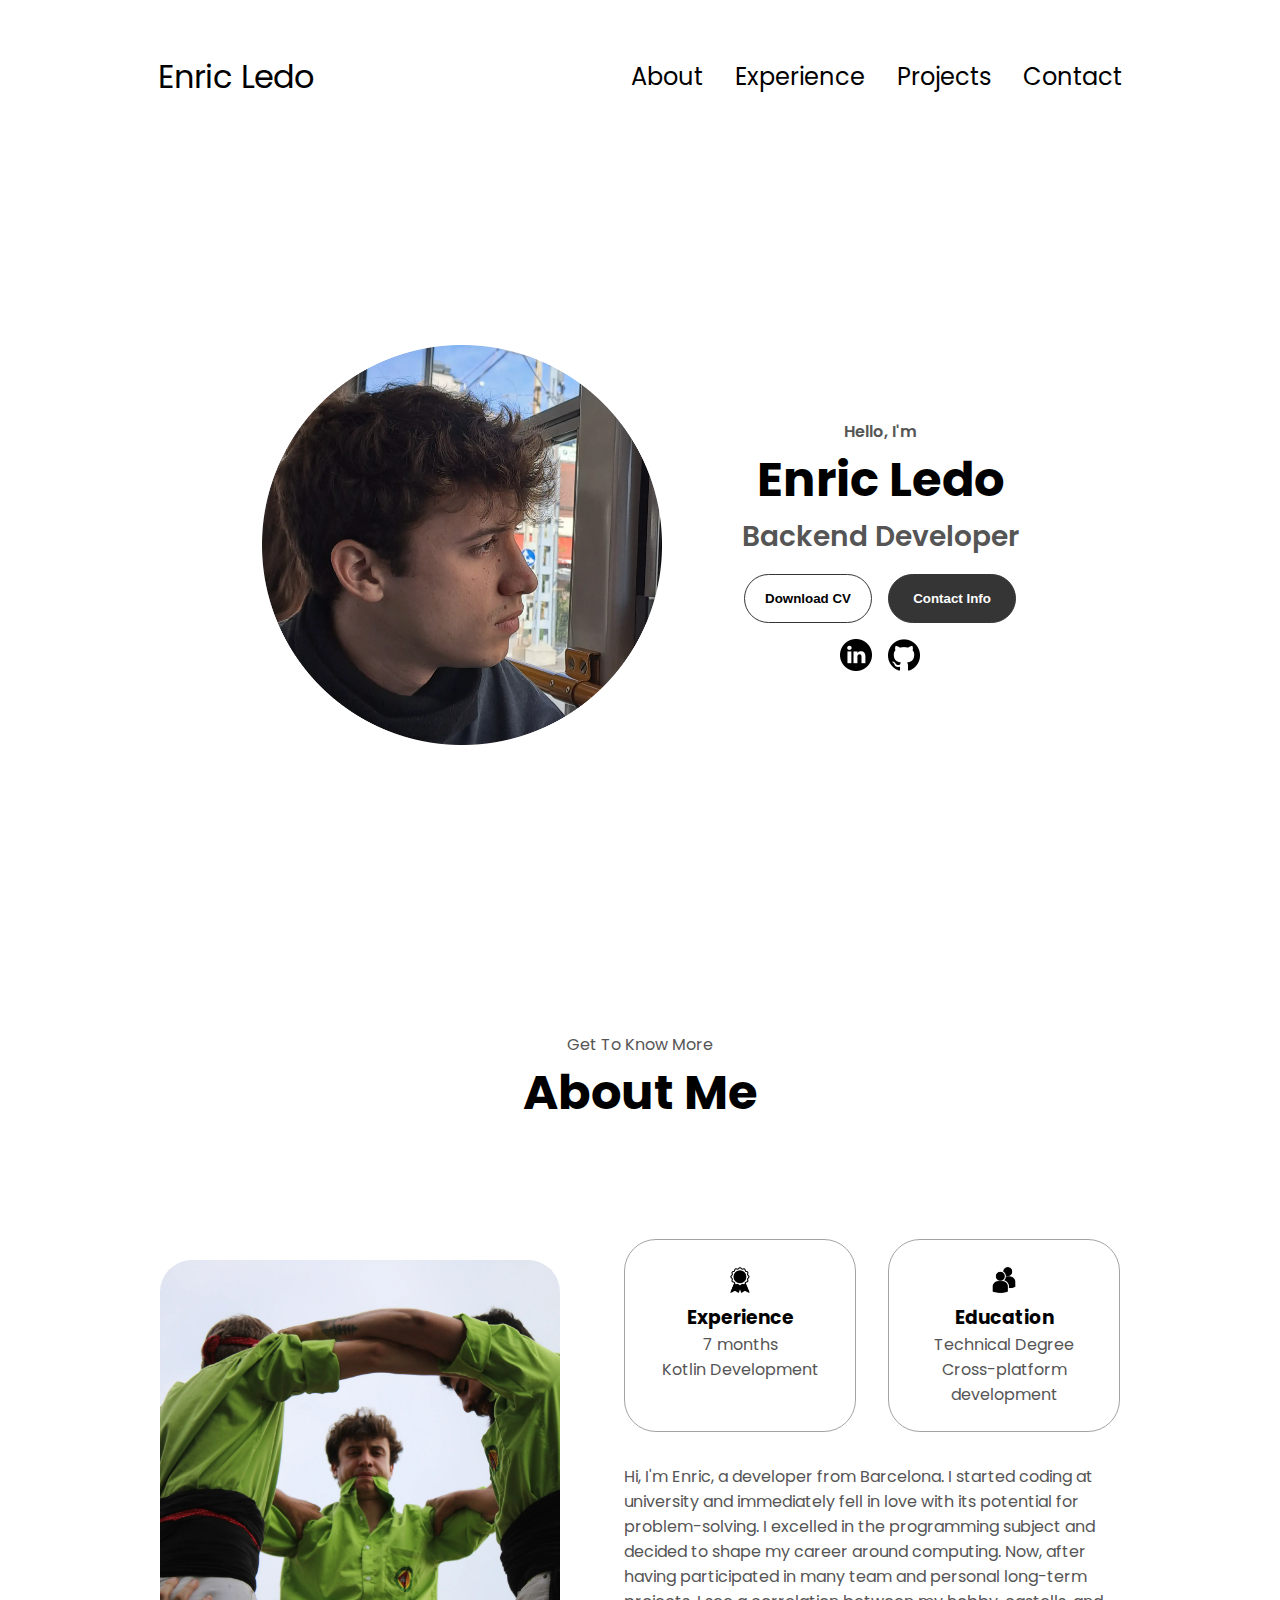
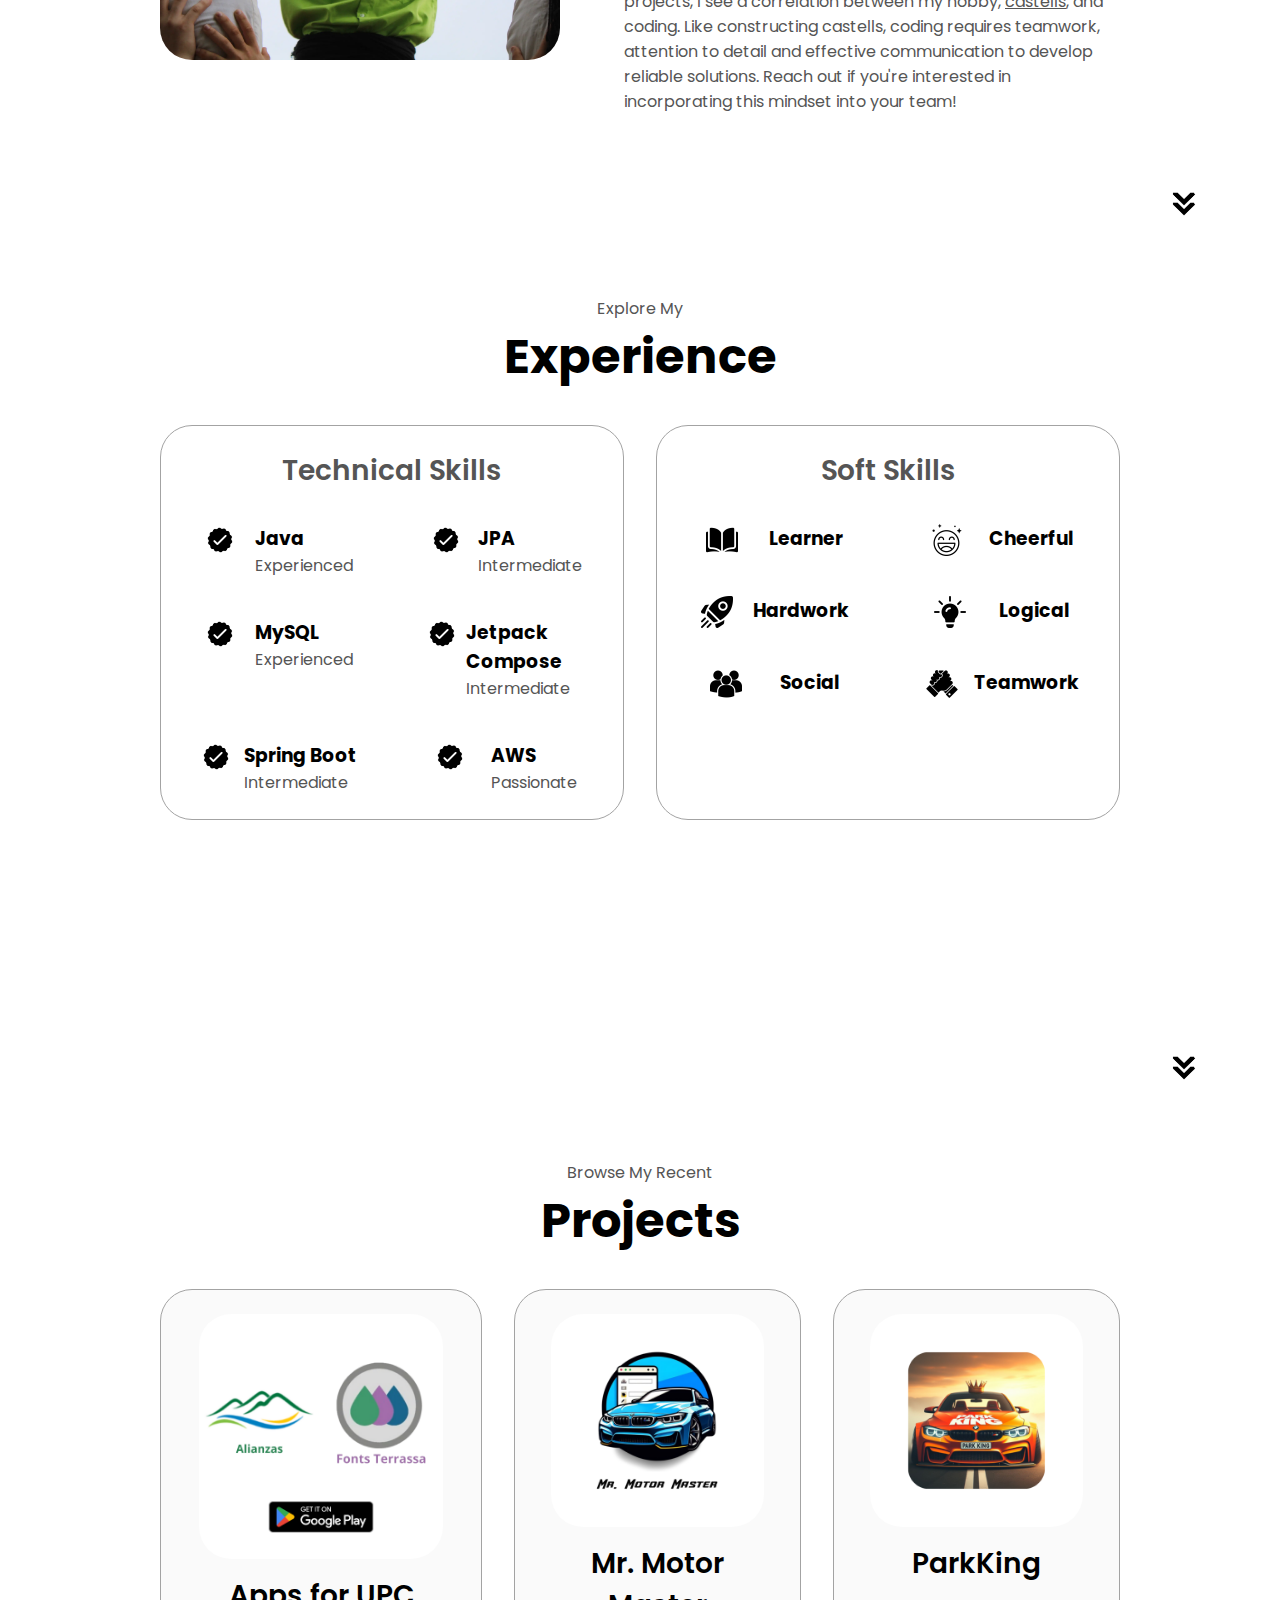
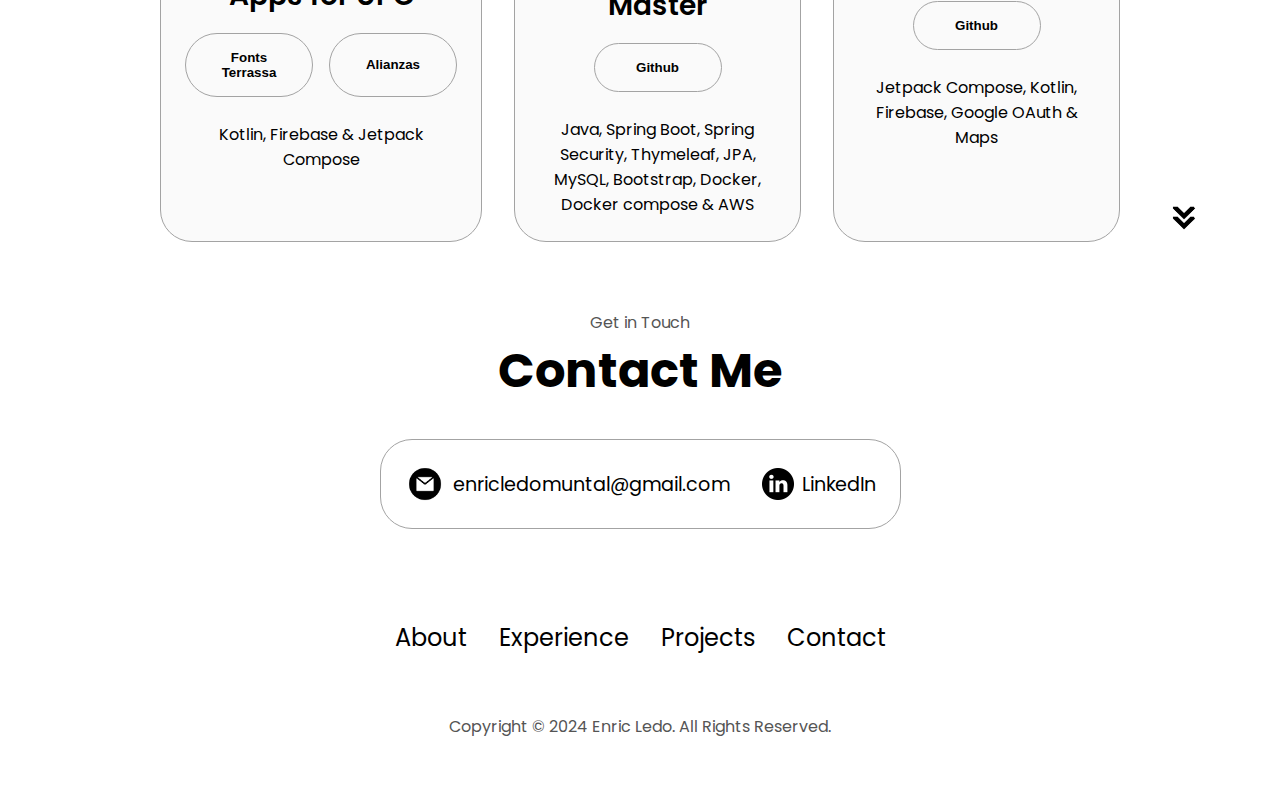
==== commit 4ab4f42f: "Major changes in projects and now links open a new window." ====
--- a/index.html
+++ b/index.html
@@ -48,7 +48,7 @@
         <div class="btn-container">
           <button
             class="btn btn-color-2"
-            onclick="window.open('./assets/resume-enric.pdf')"
+            onclick="window.open('./assets/CV_Enric_Ledo_21-05-24.pdf')"
           >
             Download CV
           </button>
@@ -61,13 +61,13 @@
             src="./assets/linkedin.png"
             alt="My LinkedIn profile"
             class="icon"
-            onclick="location.href='https://www.linkedin.com/in/enric-ledo-muntal-00b29a22b/'"
+            onclick="window.open('https://www.linkedin.com/in/enric-ledo-muntal-00b29a22b/')"
           />
           <img
             src="./assets/github.png"
             alt="My Github profile"
             class="icon"
-            onclick="location.href='https://www.github.com/enricLedo'"
+            onclick="window.open('https://www.github.com/enricLedo')"
           />
         </div>
       </div>
@@ -109,7 +109,7 @@
               Hi, I'm Enric, a developer from Barcelona. I started coding at university and immediately fell in love with its potential for problem-solving. 
               I excelled in the programming subject and decided to shape my career around computing. Now, after having participated in many team and personal 
               long-term projects, I see a correlation between my hobby, <span style="text-decoration: underline; color: rgb(85, 85, 85);">
-              <a href="https://en.wikipedia.org/wiki/Castell" style="color: rgb(85, 85, 85);">castells</a></span>, and coding. Like constructing castells, 
+              <a href="https://en.wikipedia.org/wiki/Castell" target="_blank" style="color: rgb(85, 85, 85);">castells</a></span>, and coding. Like constructing castells, 
               coding requires teamwork, attention to detail and effective communication to develop reliable solutions. 
               Reach out if you're interested in incorporating this mindset into your team!
             </p>            
@@ -149,7 +149,7 @@
                   class="icon"
                 />
                 <div>
-                  <h3>Hibernate</h3>
+                  <h3>JPA</h3>
                   <p>Intermediate</p>
                 </div>
               </article>
@@ -171,8 +171,8 @@
                   class="icon"
                 />
                 <div>
-                  <h3>Kotlin</h3>
-                  <p>Experienced</p>
+                  <h3>Jetpack Compose</h3>
+                  <p>Intermediate</p>
                 </div>
               </article>
               <article>
@@ -194,7 +194,7 @@
                 />
                 <div>
                   <h3>AWS</h3>
-                  <p>Basic</p>
+                  <p>Passionate</p>
                 </div>
               </article>
             </div>
@@ -281,18 +281,24 @@
           <div class="details-container color-container">
             <div class="article-container">
               <img
-                src="./assets/alianzas.png"
+                src="./assets/collage_fonts_terrassa_alianzas.png"
                 alt="Project 1"
                 class="project-img"
               />
             </div>
-            <h2 class="experience-sub-title project-title">Alianzas</h2>
+            <h2 class="experience-sub-title project-title">Apps for UPC</h2>
             <div class="btn-container">
               <button
                 class="btn btn-color-2 project-btn"
-                onclick="location.href='https://play.google.com/store/apps/details?id=cat.copernic.alianzas'"
+                onclick="window.open('https://play.google.com/store/apps/details?id=oat.copernic.projecte.fonts_terrassa', '_blank')"
               >
-                Play Store
+                Fonts Terrassa
+              </button>
+              <button
+                class="btn btn-color-2 project-btn"
+                onclick="window.open('https://play.google.com/store/apps/details?id=cat.copernic.alianzas')"
+              >
+                Alianzas
               </button>
             </div>
             <br><lu class="technologies-used">Kotlin, Firebase & Jetpack Compose</lu>
@@ -305,47 +311,35 @@
                 class="project-img"
               />
             </div>
-            <h2 class="experience-sub-title project-title">ERP Mr. Motor Master</h2>
+            <h2 class="experience-sub-title project-title">Mr. Motor Master</h2>
             <div class="btn-container">
               <button
                 class="btn btn-color-2 project-btn"
-                onclick="location.href='https://github.com/enricledo'"
+                onclick="window.open('https://github.com/EnricLedo/MrMotorMaster')"
               >
-                No link yet
+                Github
               </button>
-              <button
-                class="btn btn-color-2 project-btn"
-                onclick="location.href='https://github.com/enricledo'"
-              >
-                No link yet
-              </button>
-            </div>
-            <br><lu class="technologies-used">Java, Spring Boot, Spring Security, Thymeleaf, JPA, MySQL, Bootstrap, Docker, Docker compose and AWS</lu>
+            </div>
+            <br><lu class="technologies-used">Java, Spring Boot, Spring Security, Thymeleaf, JPA, MySQL, Bootstrap, Docker, Docker compose & AWS</lu>
           </div>
           <div class="details-container color-container">
             <div class="article-container">
               <img
-                src="./assets/cantina_copernic.png"
+                src="./assets/parkKing.png"
                 alt="Project 3"
                 class="project-img"
               />
             </div>
-            <h2 class="experience-sub-title project-title">ERP Cantina Copernic</h2>
+            <h2 class="experience-sub-title project-title">ParkKing</h2>
             <div class="btn-container">
               <button
                 class="btn btn-color-2 project-btn"
-                onclick="location.href='https://github.com/EnricLedo/Java_Spring_Boot_ERP_Cantina'"
+                onclick="window.open('https://github.com/EnricLedo/ParkKing')"
               >
                 Github
               </button>
-              <button
-                class="btn btn-color-2 project-btn"
-                onclick="location.href='https://www.youtube.com/watch?v=uLGS8K840Bw&t=2s'"
-              >
-                Video Demo
-              </button>
-            </div>
-            <br><lu class="technologies-used">MySQL, Spring Boot, Spring Security, Thymeleaf, Java, Bootstrap</lu>
+            </div>
+            <br><lu class="technologies-used">Jetpack Compose, Kotlin, Firebase, Google OAuth & Maps</lu>
           </div>
         </div>
       </div>
@@ -366,7 +360,7 @@
             alt="Email icon"
             class="icon contact-icon email-icon"
           />
-          <p><a href="mailto:examplemail@gmail.com">enricledomuntal@gmail.com</a></p>
+          <p><a href="mailto:enricledomuntal@gmail.com">enricledomuntal@gmail.com</a></p>
         </div>
         <div class="contact-info-container">
           <img
@@ -374,7 +368,7 @@
             alt="LinkedIn icon"
             class="icon contact-icon"
           />
-          <p><a href="https://www.linkedin.com/in/enric-ledo-muntal-00b29a22b/">LinkedIn</a></p>
+          <p><a href="https://www.linkedin.com/in/enric-ledo-muntal-00b29a22b/" target="_blank">LinkedIn</a></p>
         </div>
       </div>
     </section>
